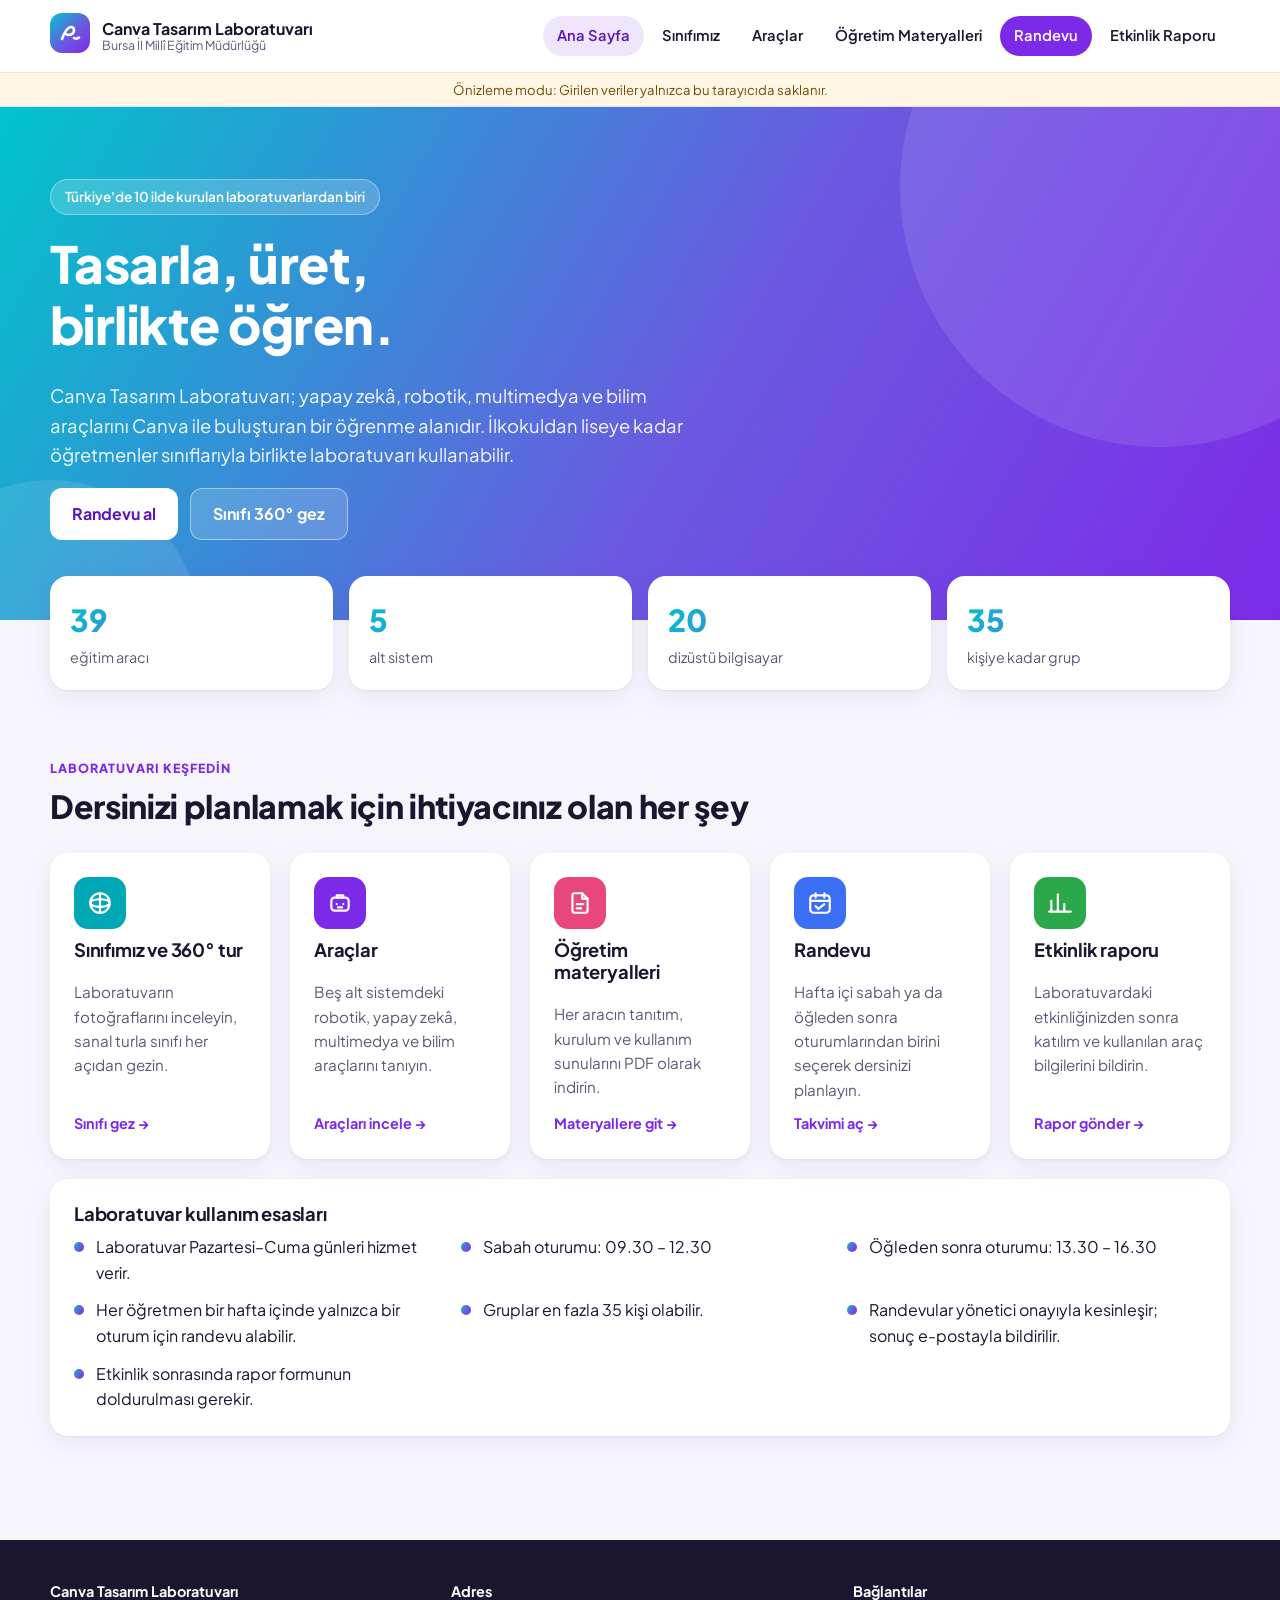
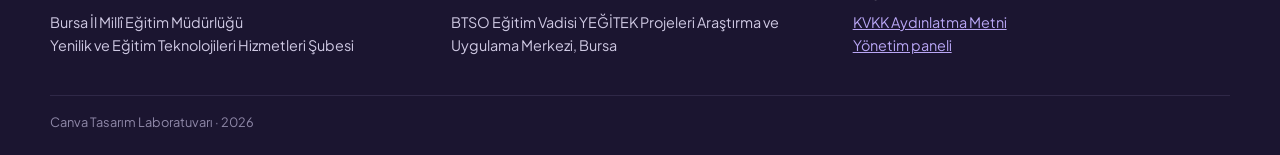
==== index.html @ ada81ecf "Add files via upload" ====
<!DOCTYPE html>
<html lang="tr">
<head>
  <meta charset="UTF-8">
  <meta name="viewport" content="width=device-width, initial-scale=1">
  <title>Canva Tasarım Laboratuvarı | Bursa</title>
  <meta name="description" content="Bursa Canva Tasarım Laboratuvarı: sınıf tanıtımı, 360° tur, araçlar, öğretim materyalleri, randevu ve etkinlik raporu.">
  <link rel="stylesheet" href="assets/css/style.css">
</head>
<body>
  <header id="site-header"></header>

  <main>
    <section class="hero">
      <div class="wrap">
        <span class="hero-badge">Türkiye'de 10 ilde kurulan laboratuvarlardan biri</span>
        <h1>Tasarla, üret,<br>birlikte öğren.</h1>
        <p class="lead">Canva Tasarım Laboratuvarı; yapay zekâ, robotik, multimedya ve bilim araçlarını Canva ile buluşturan bir öğrenme alanıdır. İlkokuldan liseye kadar öğretmenler sınıflarıyla birlikte laboratuvarı kullanabilir.</p>
        <div class="btn-row">
          <a class="btn btn-white" href="randevu.html">Randevu al</a>
          <a class="btn btn-ghost" href="sinifimiz.html">Sınıfı 360° gez</a>
        </div>
      </div>
    </section>

    <div class="wrap">
      <div class="stats" id="stats"></div>
    </div>

    <section class="block">
      <div class="wrap">
        <div class="section-head">
          <span class="eyebrow">Laboratuvarı keşfedin</span>
          <h2>Dersinizi planlamak için ihtiyacınız olan her şey</h2>
        </div>
        <div class="grid g3" style="grid-template-columns:repeat(auto-fit,minmax(200px,1fr))">
          <a class="card feature" href="sinifimiz.html">
            <span class="ico" style="background:#00A7B5"><svg viewBox="0 0 24 24" fill="none" stroke="currentColor" stroke-width="2" stroke-linecap="round"><circle cx="12" cy="12" r="9"/><ellipse cx="12" cy="12" rx="9" ry="3.5"/><path d="M12 3v18"/></svg></span>
            <h3>Sınıfımız ve 360° tur</h3>
            <p>Laboratuvarın fotoğraflarını inceleyin, sanal turla sınıfı her açıdan gezin.</p>
            <span class="more">Sınıfı gez →</span>
          </a>
          <a class="card feature" href="araclar.html">
            <span class="ico" style="background:#7D2AE8"><svg viewBox="0 0 24 24" fill="none" stroke="currentColor" stroke-width="2" stroke-linecap="round" stroke-linejoin="round"><rect x="4" y="7" width="16" height="12" rx="3"/><path d="M9 7V5h6v2M9 13h.01M15 13h.01M10 16h4"/></svg></span>
            <h3>Araçlar</h3>
            <p>Beş alt sistemdeki robotik, yapay zekâ, multimedya ve bilim araçlarını tanıyın.</p>
            <span class="more">Araçları incele →</span>
          </a>
          <a class="card feature" href="materyaller.html">
            <span class="ico" style="background:#E8467C"><svg viewBox="0 0 24 24" fill="none" stroke="currentColor" stroke-width="2" stroke-linecap="round" stroke-linejoin="round"><path d="M14 3H7a2 2 0 0 0-2 2v14a2 2 0 0 0 2 2h10a2 2 0 0 0 2-2V8z"/><path d="M14 3v5h5M9 13h6M9 17h4"/></svg></span>
            <h3>Öğretim materyalleri</h3>
            <p>Her aracın tanıtım, kurulum ve kullanım sunularını PDF olarak indirin.</p>
            <span class="more">Materyallere git →</span>
          </a>
          <a class="card feature" href="randevu.html">
            <span class="ico" style="background:#3B6FF5"><svg viewBox="0 0 24 24" fill="none" stroke="currentColor" stroke-width="2" stroke-linecap="round" stroke-linejoin="round"><rect x="3" y="5" width="18" height="16" rx="3"/><path d="M3 10h18M8 3v4M16 3v4M8 15l2.5 2.5L16 13"/></svg></span>
            <h3>Randevu</h3>
            <p>Hafta içi sabah ya da öğleden sonra oturumlarından birini seçerek dersinizi planlayın.</p>
            <span class="more">Takvimi aç →</span>
          </a>
          <a class="card feature" href="rapor.html">
            <span class="ico" style="background:#2BA84A"><svg viewBox="0 0 24 24" fill="none" stroke="currentColor" stroke-width="2" stroke-linecap="round" stroke-linejoin="round"><path d="M4 20V10M10 20V4M16 20v-7M22 20H2"/></svg></span>
            <h3>Etkinlik raporu</h3>
            <p>Laboratuvardaki etkinliğinizden sonra katılım ve kullanılan araç bilgilerini bildirin.</p>
            <span class="more">Rapor gönder →</span>
          </a>
        </div>
        <div class="card" style="margin-top:20px">
          <h3>Laboratuvar kullanım esasları</h3>
          <ul class="info-list" id="rules" style="grid-template-columns:repeat(auto-fit,minmax(300px,1fr));gap:12px 28px"></ul>
        </div>
      </div>
    </section>
  </main>

  <footer id="site-footer"></footer>

  <script src="assets/js/config.js"></script>
  <script src="assets/js/data.js"></script>
  <script src="assets/js/api.js"></script>
  <script src="assets/js/layout.js"></script>
  <script>
    (function () {
      const C = LAB_CONFIG, D = LAB_DATA;
      document.getElementById("stats").innerHTML = [
        [D.ARACLAR.length, "eğitim aracı"],
        [D.ALT_SISTEMLER.length, "alt sistem"],
        [C.BILGISAYAR_SAYISI, "dizüstü bilgisayar"],
        [C.KAPASITE, "kişiye kadar grup"]
      ].map(([b, s]) => `<div class="stat"><b>${b}</b><span>${s}</span></div>`).join("");
      document.getElementById("rules").innerHTML = [
        "Laboratuvar Pazartesi–Cuma günleri hizmet verir.",
        ...C.OTURUMLAR.map(o => `${o.ad}: ${o.saat}`),
        "Her öğretmen bir hafta içinde yalnızca bir oturum için randevu alabilir.",
        `Gruplar en fazla ${C.KAPASITE} kişi olabilir.`,
        "Randevular yönetici onayıyla kesinleşir; sonuç e-postayla bildirilir.",
        "Etkinlik sonrasında rapor formunun doldurulması gerekir."
      ].map(t => `<li>${esc(t)}</li>`).join("");
    })();
  </script>
</body>
</html>
---- assets/css/style.css ----
@import url("https://fonts.googleapis.com/css2?family=Plus+Jakarta+Sans:wght@400;500;600;700;800&display=swap");

:root {
  --mor: #7D2AE8;
  --mor-koyu: #5A16B8;
  --turkuaz: #00C4CC;
  --pembe: #E8467C;
  --mavi: #3B6FF5;
  --yesil: #2BA84A;
  --zemin: #F7F5FC;
  --kart: #FFFFFF;
  --metin: #1B1530;
  --ikincil: #5E5878;
  --cizgi: #E6E1F2;
  --hata: #D92D20;
  --uyari: #B54708;
  --basari: #12805C;
  --grad: linear-gradient(120deg, #00C4CC 0%, #6A5AE0 55%, #7D2AE8 100%);
  --golge: 0 1px 2px rgba(27, 21, 48, .05), 0 8px 24px rgba(91, 52, 170, .08);
  --r: 18px;
}

* { box-sizing: border-box; }
html { scroll-behavior: smooth; }
body {
  margin: 0; font-family: "Plus Jakarta Sans", system-ui, -apple-system, "Segoe UI", sans-serif;
  color: var(--metin); background: var(--zemin); line-height: 1.6; font-size: 16px;
}
img { max-width: 100%; display: block; }
a { color: var(--mor); }
h1, h2, h3 { line-height: 1.2; margin: 0 0 .5em; letter-spacing: -.01em; }
h1 { font-size: clamp(2rem, 4.5vw, 3.2rem); font-weight: 800; }
h2 { font-size: clamp(1.5rem, 3vw, 2rem); font-weight: 800; }
h3 { font-size: 1.15rem; font-weight: 700; }
p { margin: 0 0 1em; }
.wrap { width: min(1180px, 100% - 40px); margin-inline: auto; }
.muted { color: var(--ikincil); }
.sr-only { position: absolute; width: 1px; height: 1px; overflow: hidden; clip: rect(0 0 0 0); }

/* ---------- Üst bilgi ---------- */
.site-header { position: sticky; top: 0; z-index: 50; background: rgba(255, 255, 255, .92); backdrop-filter: blur(10px); border-bottom: 1px solid var(--cizgi); }
.header-in { display: flex; align-items: center; justify-content: space-between; gap: 16px; min-height: 72px; }
.brand { display: flex; align-items: center; gap: 12px; text-decoration: none; color: inherit; }
.brand-logo { height: 44px; width: auto; }
.brand-mark svg { width: 40px; height: 40px; }
.brand-text { display: flex; flex-direction: column; line-height: 1.2; }
.brand-text b { font-size: 1rem; }
.brand-text small { color: var(--ikincil); font-size: .78rem; }
.main-nav { display: flex; gap: 4px; flex-wrap: wrap; }
.main-nav a { text-decoration: none; color: var(--metin); font-weight: 600; font-size: .92rem; padding: 8px 14px; border-radius: 999px; }
.main-nav a:hover { background: #F0EAFD; }
.main-nav a.active { background: #EFE6FE; color: var(--mor-koyu); }
.main-nav a.nav-cta { background: var(--mor); color: #fff; }
.main-nav a.nav-cta:hover, .main-nav a.nav-cta.active { background: var(--mor-koyu); color: #fff; }
.nav-toggle { display: none; background: none; border: 0; padding: 10px; cursor: pointer; }
.nav-toggle span { display: block; width: 22px; height: 2px; background: var(--metin); margin: 5px 0; border-radius: 2px; }
.demo-bar { background: #FFF6E5; color: #7A4A00; text-align: center; font-size: .82rem; padding: 6px 12px; border-top: 1px solid #F8E3B8; }

@media (max-width: 980px) {
  .nav-toggle { display: block; }
  .main-nav { display: none; position: absolute; left: 0; right: 0; top: 72px; background: #fff; flex-direction: column; padding: 12px 20px 20px; border-bottom: 1px solid var(--cizgi); box-shadow: var(--golge); }
  .main-nav.open { display: flex; }
  .main-nav a { padding: 12px 14px; }
}

/* ---------- Kahraman alanı ---------- */
.hero { position: relative; overflow: hidden; background: var(--grad); color: #fff; }
.hero::before, .hero::after { content: ""; position: absolute; border-radius: 50%; background: rgba(255, 255, 255, .1); }
.hero::before { width: 520px; height: 520px; right: -140px; top: -180px; }
.hero::after { width: 300px; height: 300px; left: -100px; bottom: -160px; }
.hero .wrap { position: relative; z-index: 1; padding: 72px 0 80px; }
.hero p.lead { font-size: 1.15rem; max-width: 640px; opacity: .95; }
.hero-badge { display: inline-block; background: rgba(255, 255, 255, .18); border: 1px solid rgba(255, 255, 255, .35); padding: 6px 14px; border-radius: 999px; font-size: .85rem; font-weight: 600; margin-bottom: 18px; }
.page-hero { background: var(--grad); color: #fff; }
.page-hero .wrap { padding: 48px 0 52px; }
.page-hero p { max-width: 720px; opacity: .95; margin: 0; font-size: 1.05rem; }

/* ---------- Düğmeler ---------- */
.btn { display: inline-flex; align-items: center; justify-content: center; gap: 8px; border: 0; cursor: pointer; text-decoration: none; font: inherit; font-weight: 700; padding: 12px 22px; border-radius: 12px; transition: transform .15s, box-shadow .15s, background .15s; }
.btn:active { transform: translateY(1px); }
.btn-primary { background: var(--mor); color: #fff; }
.btn-primary:hover { background: var(--mor-koyu); }
.btn-white { background: #fff; color: var(--mor-koyu); }
.btn-ghost { background: rgba(255, 255, 255, .16); color: #fff; border: 1px solid rgba(255, 255, 255, .45); }
.btn-soft { background: #EFE6FE; color: var(--mor-koyu); }
.btn-ok { background: var(--basari); color: #fff; }
.btn-no { background: #FDECEA; color: var(--hata); }
.btn-sm { padding: 7px 12px; font-size: .85rem; border-radius: 10px; }
.btn[disabled] { opacity: .5; cursor: not-allowed; }
.btn-row { display: flex; gap: 12px; flex-wrap: wrap; }

/* ---------- Bölümler ve kartlar ---------- */
section.block { padding: 64px 0; }
.section-head { margin-bottom: 28px; max-width: 760px; }
.eyebrow { display: inline-block; font-size: .78rem; font-weight: 800; letter-spacing: .08em; text-transform: uppercase; color: var(--mor); margin-bottom: 8px; }
.card { background: var(--kart); border-radius: var(--r); box-shadow: var(--golge); padding: 24px; }
.grid { display: grid; gap: 20px; }
.g2 { grid-template-columns: repeat(auto-fit, minmax(320px, 1fr)); }
.g3 { grid-template-columns: repeat(auto-fit, minmax(260px, 1fr)); }
.g4 { grid-template-columns: repeat(auto-fit, minmax(220px, 1fr)); }
.feature { text-decoration: none; color: inherit; display: flex; flex-direction: column; gap: 10px; transition: transform .2s, box-shadow .2s; }
.feature:hover { transform: translateY(-3px); box-shadow: 0 14px 32px rgba(91, 52, 170, .16); }
.feature .ico { width: 52px; height: 52px; border-radius: 14px; display: grid; place-items: center; color: #fff; }
.feature .ico svg { width: 26px; height: 26px; }
.feature p { color: var(--ikincil); margin: 0; font-size: .95rem; }
.feature .more { margin-top: auto; font-weight: 700; color: var(--mor); font-size: .9rem; }
.stats { display: grid; grid-template-columns: repeat(auto-fit, minmax(160px, 1fr)); gap: 16px; margin-top: -44px; position: relative; z-index: 2; }
.stat { background: #fff; border-radius: var(--r); box-shadow: var(--golge); padding: 20px; }
.stat b { display: block; font-size: 1.9rem; font-weight: 800; background: var(--grad); -webkit-background-clip: text; background-clip: text; color: transparent; }
.stat span { color: var(--ikincil); font-size: .9rem; }
.info-list { list-style: none; padding: 0; margin: 0; display: grid; gap: 12px; }
.info-list li { display: flex; gap: 12px; align-items: flex-start; }
.info-list li::before { content: ""; flex: 0 0 10px; height: 10px; margin-top: 8px; border-radius: 50%; background: var(--grad); }

/* ---------- Galeri ve 360 ---------- */
.pano { width: 100%; height: min(70vh, 560px); border-radius: var(--r); overflow: hidden; background: #201A33; }
.scene-tabs { display: flex; gap: 8px; flex-wrap: wrap; margin-bottom: 14px; }
.chip { border: 1px solid var(--cizgi); background: #fff; color: var(--metin); border-radius: 999px; padding: 7px 14px; font: inherit; font-size: .88rem; font-weight: 600; cursor: pointer; }
.chip.active { background: var(--mor); color: #fff; border-color: var(--mor); }
.gallery { display: grid; grid-template-columns: repeat(auto-fill, minmax(240px, 1fr)); gap: 16px; }
.gallery figure { margin: 0; border-radius: 14px; overflow: hidden; background: #fff; box-shadow: var(--golge); cursor: zoom-in; }
.gallery img { width: 100%; aspect-ratio: 4/3; object-fit: cover; }
.gallery figcaption { padding: 10px 14px; font-size: .9rem; font-weight: 600; }
.ph { aspect-ratio: 4/3; display: grid; place-items: center; text-align: center; color: var(--ikincil); font-size: .9rem; background: repeating-linear-gradient(45deg, #F1ECFB, #F1ECFB 12px, #F8F5FD 12px, #F8F5FD 24px); }
.lightbox { position: fixed; inset: 0; background: rgba(15, 10, 30, .88); display: none; place-items: center; z-index: 100; padding: 20px; }
.lightbox.open { display: grid; }
.lightbox img { max-height: 86vh; border-radius: 12px; }
.lightbox button { position: absolute; top: 18px; right: 18px; }
.pnlm-hotspot.lab-hs { width: 30px; height: 30px; border-radius: 50%; background: var(--mor); border: 3px solid #fff; box-shadow: 0 0 0 6px rgba(125, 42, 232, .35); }
.pnlm-hotspot.lab-hs:hover { background: var(--turkuaz); }

/* ---------- Araçlar ---------- */
.toolbar { display: flex; gap: 10px; flex-wrap: wrap; align-items: center; margin-bottom: 22px; }
.search { flex: 1 1 260px; padding: 11px 16px; border-radius: 12px; border: 1px solid var(--cizgi); font: inherit; background: #fff; }
.tool-card { background: #fff; border-radius: var(--r); box-shadow: var(--golge); overflow: hidden; display: flex; flex-direction: column; scroll-margin-top: 100px; }
.tool-card:target { outline: 3px solid var(--turkuaz); }
.tool-media { aspect-ratio: 16/10; display: grid; place-items: center; color: #fff; }
.tool-media img { width: 100%; height: 100%; object-fit: cover; }
.tool-media svg { width: 54px; height: 54px; opacity: .9; }
.tool-body { padding: 16px 18px 18px; display: flex; flex-direction: column; gap: 8px; flex: 1; }
.tool-body p { font-size: .92rem; color: var(--ikincil); margin: 0; }
.tag { display: inline-block; font-size: .74rem; font-weight: 700; padding: 3px 10px; border-radius: 999px; color: #fff; align-self: flex-start; }
.tool-body .btn { margin-top: auto; align-self: flex-start; }
.mat-group { margin-bottom: 34px; }
.mat-group h3 { display: flex; align-items: center; gap: 10px; }
.mat-group h3 i { width: 12px; height: 12px; border-radius: 4px; display: inline-block; }
.mat-list { list-style: none; margin: 0; padding: 0; background: #fff; border-radius: var(--r); box-shadow: var(--golge); }
.mat-list li { display: flex; align-items: center; justify-content: space-between; gap: 14px; padding: 14px 20px; border-bottom: 1px solid var(--cizgi); }
.mat-list li:last-child { border-bottom: 0; }
.mat-list .pdf { display: flex; align-items: center; gap: 12px; font-weight: 600; }
.mat-list .pdf svg { width: 30px; height: 30px; flex: 0 0 30px; }
.soon { font-size: .82rem; color: var(--ikincil); background: #F2F0F7; padding: 5px 12px; border-radius: 999px; white-space: nowrap; }

/* ---------- Formlar ---------- */
.form-grid { display: grid; grid-template-columns: repeat(2, 1fr); gap: 16px 18px; }
.form-grid .full { grid-column: 1 / -1; }
@media (max-width: 680px) { .form-grid { grid-template-columns: 1fr; } }
.field label, .field .lbl { display: block; font-weight: 700; font-size: .9rem; margin-bottom: 6px; }
.field label .req, .lbl .req { color: var(--hata); }
.field input, .field select, .field textarea {
  width: 100%; font: inherit; padding: 11px 14px; border: 1.5px solid var(--cizgi); border-radius: 12px; background: #fff; color: var(--metin);
}
.field input:focus, .field select:focus, .field textarea:focus { outline: none; border-color: var(--mor); box-shadow: 0 0 0 4px rgba(125, 42, 232, .12); }
.field input[readonly] { background: #F4F2F9; color: var(--ikincil); }
.field textarea { min-height: 110px; resize: vertical; }
.field .hint { font-size: .82rem; color: var(--ikincil); margin-top: 5px; }
.field.invalid input, .field.invalid select { border-color: var(--hata); }
.field .err { color: var(--hata); font-size: .85rem; font-weight: 600; margin-top: 6px; display: none; }
.field.invalid .err { display: block; }
.check { display: flex; gap: 10px; align-items: flex-start; font-size: .92rem; }
.check input { width: 20px; height: 20px; margin-top: 2px; accent-color: var(--mor); flex: 0 0 20px; }
.radio-row { display: flex; gap: 10px; flex-wrap: wrap; }
.radio-pill input { position: absolute; opacity: 0; }
.radio-pill span { display: inline-block; padding: 9px 18px; border-radius: 999px; border: 1.5px solid var(--cizgi); background: #fff; font-weight: 600; cursor: pointer; }
.radio-pill input:checked + span { background: var(--mor); color: #fff; border-color: var(--mor); }
.radio-pill input:focus-visible + span { box-shadow: 0 0 0 4px rgba(125, 42, 232, .2); }
.alert { padding: 14px 18px; border-radius: 14px; font-weight: 600; font-size: .95rem; }
.alert-err { background: #FDECEA; color: #8F1D14; }
.alert-ok { background: #E6F6EF; color: #0B5A40; }
.alert-info { background: #EEF4FF; color: #1D3F8F; }
.alert-warn { background: #FFF6E5; color: #7A4A00; }
.tools-pick { display: grid; gap: 14px; }
.tools-pick fieldset { border: 1px solid var(--cizgi); border-radius: 14px; padding: 12px 16px 14px; margin: 0; }
.tools-pick legend { font-weight: 800; font-size: .9rem; padding: 0 6px; }
.tools-pick .opts { display: grid; grid-template-columns: repeat(auto-fill, minmax(250px, 1fr)); gap: 6px 14px; }
.tools-pick label { font-weight: 500; font-size: .9rem; display: flex; gap: 8px; align-items: flex-start; cursor: pointer; }
.tools-pick input { accent-color: var(--mor); margin-top: 4px; }

/* ---------- Randevu takvimi ---------- */
.legend { display: flex; gap: 16px; flex-wrap: wrap; font-size: .85rem; color: var(--ikincil); }
.legend i { display: inline-block; width: 14px; height: 14px; border-radius: 4px; vertical-align: -2px; margin-right: 6px; }
.week-nav { display: flex; align-items: center; justify-content: space-between; gap: 12px; margin-bottom: 16px; }
.week-nav strong { font-size: 1.05rem; text-align: center; }
.cal { display: grid; grid-template-columns: 150px repeat(5, 1fr); gap: 8px; }
.cal .hd { font-weight: 800; text-align: center; font-size: .9rem; padding: 8px 4px; }
.cal .hd small { display: block; font-weight: 500; color: var(--ikincil); }
.cal .sess { display: flex; flex-direction: column; justify-content: center; font-weight: 700; font-size: .9rem; }
.cal .sess small { color: var(--ikincil); font-weight: 500; }
.slot { border: 0; border-radius: 14px; min-height: 76px; font: inherit; font-weight: 700; font-size: .88rem; cursor: pointer; transition: transform .12s, box-shadow .12s; padding: 8px; }
.slot.bos { background: #E7FAF6; color: #0B6B5E; border: 1.5px solid #9DE6DA; }
.slot.bos:hover { transform: translateY(-2px); box-shadow: 0 6px 16px rgba(0, 150, 140, .2); }
.slot.secili { background: var(--mor); color: #fff; border: 1.5px solid var(--mor); box-shadow: 0 8px 20px rgba(125, 42, 232, .35); }
.slot.dolu { background: #FDECEA; color: #A3261B; cursor: not-allowed; }
.slot.kapali { background: #ECEAF1; color: #6B6680; cursor: not-allowed; }
.slot.gecmis { background: #F4F3F7; color: #ABA7B8; cursor: not-allowed; }
.slot small { display: block; font-weight: 500; font-size: .74rem; margin-top: 2px; }
@media (max-width: 760px) {
  .cal { grid-template-columns: 1fr; }
  .cal .hd.corner, .cal .sess-label { display: none; }
  .cal-mobile-day { font-weight: 800; margin-top: 10px; }
}
.summary { display: flex; gap: 14px; align-items: center; background: #F3ECFE; border-radius: 14px; padding: 14px 18px; margin-bottom: 18px; }
.summary svg { width: 34px; height: 34px; flex: 0 0 34px; }
.success-box { text-align: center; padding: 36px 24px; }
.code-pill { display: inline-block; font-size: 1.5rem; font-weight: 800; letter-spacing: .08em; padding: 10px 22px; border-radius: 14px; background: #F3ECFE; color: var(--mor-koyu); margin: 10px 0 16px; }
.rules { display: grid; gap: 10px; }
.rules div { display: flex; gap: 10px; align-items: flex-start; font-size: .93rem; }
.rules b.n { flex: 0 0 26px; height: 26px; border-radius: 8px; background: var(--grad); color: #fff; display: grid; place-items: center; font-size: .8rem; }

/* ---------- Yönetim ---------- */
.tabs { display: flex; gap: 6px; flex-wrap: wrap; border-bottom: 1px solid var(--cizgi); margin-bottom: 20px; }
.tabs button { background: none; border: 0; font: inherit; font-weight: 700; padding: 12px 16px; cursor: pointer; color: var(--ikincil); border-bottom: 3px solid transparent; }
.tabs button.active { color: var(--mor); border-color: var(--mor); }
.tabs .count { background: var(--pembe); color: #fff; border-radius: 999px; font-size: .72rem; padding: 1px 8px; margin-left: 6px; }
.table-wrap { overflow-x: auto; background: #fff; border-radius: var(--r); box-shadow: var(--golge); }
table.data { width: 100%; border-collapse: collapse; font-size: .88rem; }
table.data th, table.data td { text-align: left; padding: 11px 14px; border-bottom: 1px solid var(--cizgi); vertical-align: top; }
table.data th { background: #FAF8FE; font-size: .78rem; text-transform: uppercase; letter-spacing: .04em; color: var(--ikincil); white-space: nowrap; }
table.data tr:last-child td { border-bottom: 0; }
.status { display: inline-block; font-size: .75rem; font-weight: 800; padding: 3px 10px; border-radius: 999px; white-space: nowrap; }
.status.beklemede { background: #FFF6E5; color: #8A5200; }
.status.onaylandi { background: #E6F6EF; color: #0B5A40; }
.status.reddedildi { background: #FDECEA; color: #8F1D14; }
.status.iptal { background: #ECEAF1; color: #514C66; }
.actions { display: flex; gap: 6px; flex-wrap: wrap; }
.filters { display: flex; gap: 10px; flex-wrap: wrap; margin-bottom: 14px; align-items: center; }
.filters select, .filters input { padding: 8px 12px; border-radius: 10px; border: 1px solid var(--cizgi); font: inherit; font-size: .9rem; }
.bars { display: grid; gap: 8px; }
.bar { display: grid; grid-template-columns: 170px 1fr 44px; gap: 10px; align-items: center; font-size: .86rem; }
.bar .track { background: #F1EDF9; border-radius: 6px; height: 12px; overflow: hidden; }
.bar .fill { height: 100%; background: var(--grad); border-radius: 6px; }
.bar b { text-align: right; }
.modal { position: fixed; inset: 0; background: rgba(15, 10, 30, .5); display: none; place-items: center; z-index: 120; padding: 20px; }
.modal.open { display: grid; }
.modal .card { width: min(520px, 100%); }

/* ---------- Alt bilgi ve bildirim ---------- */
.site-footer { background: #1B1530; color: #CFC9E3; margin-top: 40px; }
.footer-in { display: grid; grid-template-columns: repeat(auto-fit, minmax(220px, 1fr)); gap: 24px; padding: 40px 0 24px; font-size: .9rem; }
.footer-in b { color: #fff; display: block; margin-bottom: 8px; }
.site-footer a { color: #B9A6F5; }
.footer-note { border-top: 1px solid #2F2847; padding: 16px 0 22px; font-size: .8rem; color: #8F88A8; }
.toast { position: fixed; left: 50%; bottom: 24px; transform: translate(-50%, 120px); background: #1B1530; color: #fff; padding: 12px 20px; border-radius: 12px; font-weight: 600; z-index: 200; transition: transform .3s; max-width: calc(100% - 40px); }
.toast.show { transform: translate(-50%, 0); }
.toast[data-type="err"] { background: var(--hata); }
.toast[data-type="ok"] { background: var(--basari); }
.kvkk-text h2 { font-size: 1.2rem; margin-top: 1.6em; }
.hidden { display: none !important; }
.m-only { display: none; }
@media (max-width: 900px) { #layout { grid-template-columns: 1fr !important; } }
@media (max-width: 760px) {
  .cal > * { grid-row: auto !important; grid-column: auto !important; }
  .cal .hd { text-align: left; padding: 12px 2px 0; font-size: 1rem; }
  .cal .hd small { display: inline; margin-left: 6px; }
  .m-only { display: inline; }
  .slot { min-height: 58px; }
}
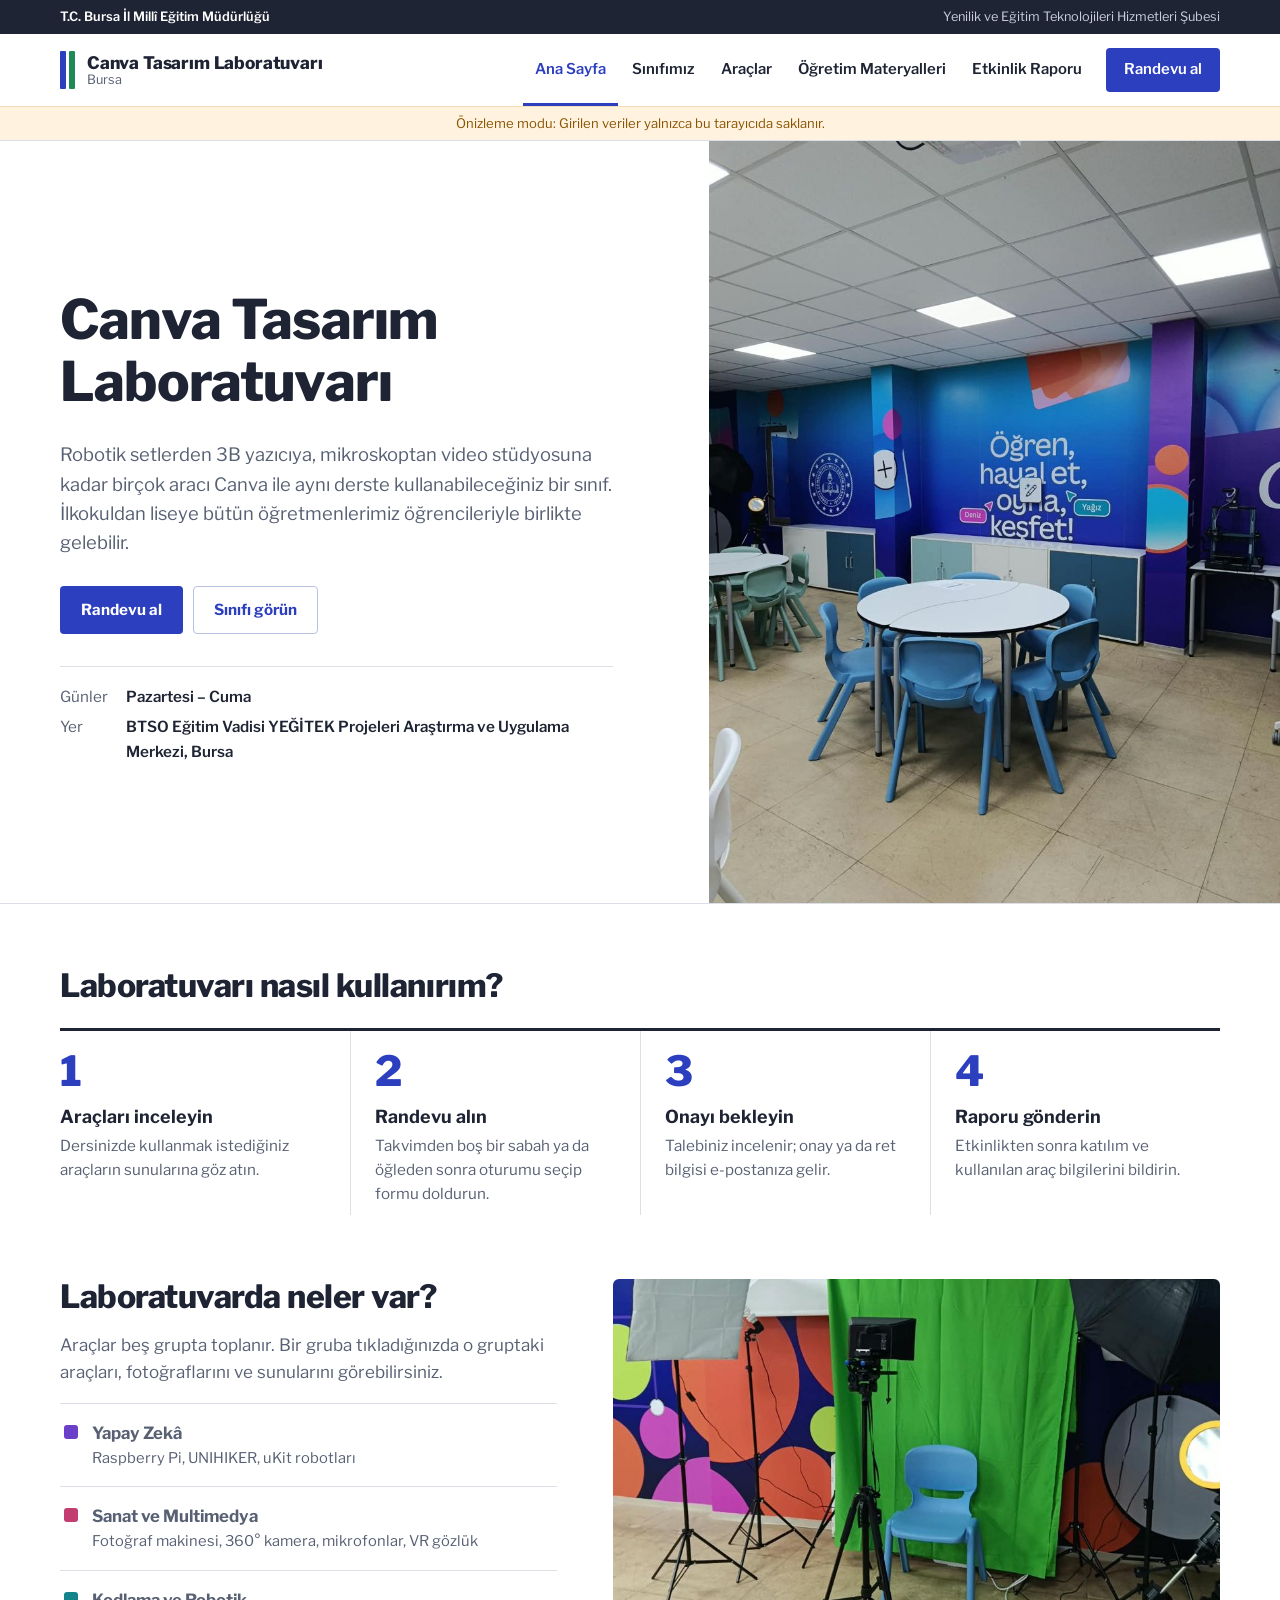
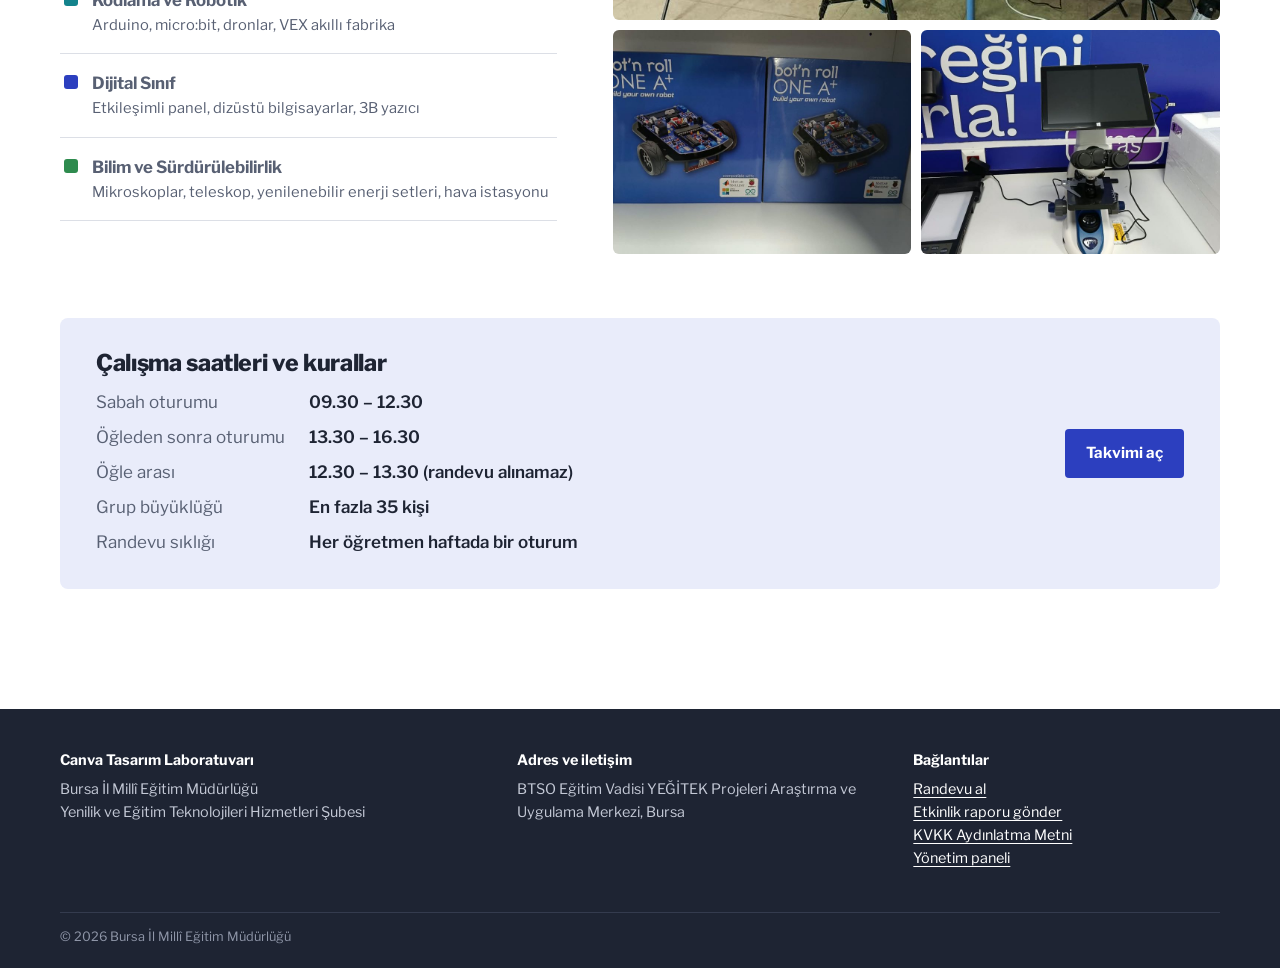
==== commit 3a746461: "Add files via upload" ====
--- a/index.html
+++ b/index.html
@@ -4,7 +4,7 @@
   <meta charset="UTF-8">
   <meta name="viewport" content="width=device-width, initial-scale=1">
   <title>Canva Tasarım Laboratuvarı | Bursa</title>
-  <meta name="description" content="Bursa Canva Tasarım Laboratuvarı: sınıf tanıtımı, 360° tur, araçlar, öğretim materyalleri, randevu ve etkinlik raporu.">
+  <meta name="description" content="Bursa Canva Tasarım Laboratuvarı: sınıf tanıtımı, araçlar, öğretim materyalleri, randevu ve etkinlik raporu.">
   <link rel="stylesheet" href="assets/css/style.css">
 </head>
 <body>
@@ -12,62 +12,57 @@
 
   <main>
     <section class="hero">
+      <div class="wrap hero-grid">
+        <div class="hero-text">
+          <h1>Canva Tasarım Laboratuvarı</h1>
+          <p class="lead">Robotik setlerden 3B yazıcıya, mikroskoptan video stüdyosuna kadar birçok aracı Canva ile aynı derste kullanabileceğiniz bir sınıf. İlkokuldan liseye bütün öğretmenlerimiz öğrencileriyle birlikte gelebilir.</p>
+          <div class="btn-row">
+            <a class="btn btn-primary" href="randevu.html">Randevu al</a>
+            <a class="btn btn-white" href="sinifimiz.html">Sınıfı görün</a>
+          </div>
+          <dl class="hero-facts" id="facts"></dl>
+        </div>
+        <figure class="hero-photo" style="margin-top:0;margin-bottom:0">
+          <img src="assets/img/galeri/sinif-01.jpg" alt="Laboratuvarda yuvarlak çalışma masaları ve renkli duvar resimleri">
+        </figure>
+      </div>
+    </section>
+
+    <section class="block">
       <div class="wrap">
-        <span class="hero-badge">Türkiye'de 10 ilde kurulan laboratuvarlardan biri</span>
-        <h1>Tasarla, üret,<br>birlikte öğren.</h1>
-        <p class="lead">Canva Tasarım Laboratuvarı; yapay zekâ, robotik, multimedya ve bilim araçlarını Canva ile buluşturan bir öğrenme alanıdır. İlkokuldan liseye kadar öğretmenler sınıflarıyla birlikte laboratuvarı kullanabilir.</p>
-        <div class="btn-row">
-          <a class="btn btn-white" href="randevu.html">Randevu al</a>
-          <a class="btn btn-ghost" href="sinifimiz.html">Sınıfı 360° gez</a>
+        <div class="section-head"><h2>Laboratuvarı nasıl kullanırım?</h2></div>
+        <ol class="steps">
+          <li><h3>Araçları inceleyin</h3><p>Dersinizde kullanmak istediğiniz araçların sunularına göz atın.</p></li>
+          <li><h3>Randevu alın</h3><p>Takvimden boş bir sabah ya da öğleden sonra oturumu seçip formu doldurun.</p></li>
+          <li><h3>Onayı bekleyin</h3><p>Talebiniz incelenir; onay ya da ret bilgisi e-postanıza gelir.</p></li>
+          <li><h3>Raporu gönderin</h3><p>Etkinlikten sonra katılım ve kullanılan araç bilgilerini bildirin.</p></li>
+        </ol>
+      </div>
+    </section>
+
+    <section class="block">
+      <div class="wrap split">
+        <div>
+          <h2>Laboratuvarda neler var?</h2>
+          <p class="muted">Araçlar beş grupta toplanır. Bir gruba tıkladığınızda o gruptaki araçları, fotoğraflarını ve sunularını görebilirsiniz.</p>
+          <ul class="sub-list" id="subs"></ul>
+        </div>
+        <div class="mosaic">
+          <img src="assets/img/galeri/sinif-07.jpg" alt="Yeşil perdeli fotoğraf ve video stüdyosu" style="object-position:center 60%">
+          <img src="assets/img/araclar/botnroll.jpg" alt="Bot'n Roll robot kutuları">
+          <img src="assets/img/araclar/optika.jpg" alt="Dijital mikroskop">
         </div>
       </div>
     </section>
 
-    <div class="wrap">
-      <div class="stats" id="stats"></div>
-    </div>
-
     <section class="block">
       <div class="wrap">
-        <div class="section-head">
-          <span class="eyebrow">Laboratuvarı keşfedin</span>
-          <h2>Dersinizi planlamak için ihtiyacınız olan her şey</h2>
-        </div>
-        <div class="grid g3" style="grid-template-columns:repeat(auto-fit,minmax(200px,1fr))">
-          <a class="card feature" href="sinifimiz.html">
-            <span class="ico" style="background:#00A7B5"><svg viewBox="0 0 24 24" fill="none" stroke="currentColor" stroke-width="2" stroke-linecap="round"><circle cx="12" cy="12" r="9"/><ellipse cx="12" cy="12" rx="9" ry="3.5"/><path d="M12 3v18"/></svg></span>
-            <h3>Sınıfımız ve 360° tur</h3>
-            <p>Laboratuvarın fotoğraflarını inceleyin, sanal turla sınıfı her açıdan gezin.</p>
-            <span class="more">Sınıfı gez →</span>
-          </a>
-          <a class="card feature" href="araclar.html">
-            <span class="ico" style="background:#7D2AE8"><svg viewBox="0 0 24 24" fill="none" stroke="currentColor" stroke-width="2" stroke-linecap="round" stroke-linejoin="round"><rect x="4" y="7" width="16" height="12" rx="3"/><path d="M9 7V5h6v2M9 13h.01M15 13h.01M10 16h4"/></svg></span>
-            <h3>Araçlar</h3>
-            <p>Beş alt sistemdeki robotik, yapay zekâ, multimedya ve bilim araçlarını tanıyın.</p>
-            <span class="more">Araçları incele →</span>
-          </a>
-          <a class="card feature" href="materyaller.html">
-            <span class="ico" style="background:#E8467C"><svg viewBox="0 0 24 24" fill="none" stroke="currentColor" stroke-width="2" stroke-linecap="round" stroke-linejoin="round"><path d="M14 3H7a2 2 0 0 0-2 2v14a2 2 0 0 0 2 2h10a2 2 0 0 0 2-2V8z"/><path d="M14 3v5h5M9 13h6M9 17h4"/></svg></span>
-            <h3>Öğretim materyalleri</h3>
-            <p>Her aracın tanıtım, kurulum ve kullanım sunularını PDF olarak indirin.</p>
-            <span class="more">Materyallere git →</span>
-          </a>
-          <a class="card feature" href="randevu.html">
-            <span class="ico" style="background:#3B6FF5"><svg viewBox="0 0 24 24" fill="none" stroke="currentColor" stroke-width="2" stroke-linecap="round" stroke-linejoin="round"><rect x="3" y="5" width="18" height="16" rx="3"/><path d="M3 10h18M8 3v4M16 3v4M8 15l2.5 2.5L16 13"/></svg></span>
-            <h3>Randevu</h3>
-            <p>Hafta içi sabah ya da öğleden sonra oturumlarından birini seçerek dersinizi planlayın.</p>
-            <span class="more">Takvimi aç →</span>
-          </a>
-          <a class="card feature" href="rapor.html">
-            <span class="ico" style="background:#2BA84A"><svg viewBox="0 0 24 24" fill="none" stroke="currentColor" stroke-width="2" stroke-linecap="round" stroke-linejoin="round"><path d="M4 20V10M10 20V4M16 20v-7M22 20H2"/></svg></span>
-            <h3>Etkinlik raporu</h3>
-            <p>Laboratuvardaki etkinliğinizden sonra katılım ve kullanılan araç bilgilerini bildirin.</p>
-            <span class="more">Rapor gönder →</span>
-          </a>
-        </div>
-        <div class="card" style="margin-top:20px">
-          <h3>Laboratuvar kullanım esasları</h3>
-          <ul class="info-list" id="rules" style="grid-template-columns:repeat(auto-fit,minmax(300px,1fr));gap:12px 28px"></ul>
+        <div class="info-box">
+          <div>
+            <h2 style="font-size:1.45rem">Çalışma saatleri ve kurallar</h2>
+            <dl id="hours"></dl>
+          </div>
+          <a class="btn btn-primary" href="randevu.html">Takvimi aç</a>
         </div>
       </div>
     </section>
@@ -82,20 +77,18 @@
   <script>
     (function () {
       const C = LAB_CONFIG, D = LAB_DATA;
-      document.getElementById("stats").innerHTML = [
-        [D.ARACLAR.length, "eğitim aracı"],
-        [D.ALT_SISTEMLER.length, "alt sistem"],
-        [C.BILGISAYAR_SAYISI, "dizüstü bilgisayar"],
-        [C.KAPASITE, "kişiye kadar grup"]
-      ].map(([b, s]) => `<div class="stat"><b>${b}</b><span>${s}</span></div>`).join("");
-      document.getElementById("rules").innerHTML = [
-        "Laboratuvar Pazartesi–Cuma günleri hizmet verir.",
-        ...C.OTURUMLAR.map(o => `${o.ad}: ${o.saat}`),
-        "Her öğretmen bir hafta içinde yalnızca bir oturum için randevu alabilir.",
-        `Gruplar en fazla ${C.KAPASITE} kişi olabilir.`,
-        "Randevular yönetici onayıyla kesinleşir; sonuç e-postayla bildirilir.",
-        "Etkinlik sonrasında rapor formunun doldurulması gerekir."
-      ].map(t => `<li>${esc(t)}</li>`).join("");
+      const [s, o] = C.OTURUMLAR;
+      document.getElementById("facts").innerHTML =
+        `<dt>Günler</dt><dd>Pazartesi – Cuma</dd><dt>Yer</dt><dd>${esc(C.ADRES)}</dd>`;
+      document.getElementById("hours").innerHTML = [
+        ["Sabah oturumu", s.saat], ["Öğleden sonra oturumu", o.saat], ["Öğle arası", "12.30 – 13.30 (randevu alınamaz)"],
+        ["Grup büyüklüğü", `En fazla ${C.KAPASITE} kişi`], ["Randevu sıklığı", "Her öğretmen haftada bir oturum"]
+      ].map(([a, b]) => `<dt>${esc(a)}</dt><dd>${esc(b)}</dd>`).join("");
+      const ornek = { yz: "Raspberry Pi, UNIHIKER, uKit robotları", sanat: "Fotoğraf makinesi, 360° kamera, mikrofonlar, VR gözlük",
+        kod: "Arduino, micro:bit, dronlar, VEX akıllı fabrika", sinif: "Etkileşimli panel, dizüstü bilgisayarlar, 3B yazıcı",
+        bilim: "Mikroskoplar, teleskop, yenilenebilir enerji setleri, hava istasyonu" };
+      document.getElementById("subs").innerHTML = D.ALT_SISTEMLER.map(a =>
+        `<li><a href="araclar.html#alt-${a.id}"><i style="background:${a.renk}"></i><span><b>${esc(a.ad)}</b><span>${esc(ornek[a.id] || "")}</span></span></a></li>`).join("");
     })();
   </script>
 </body>
--- a/assets/css/style.css
+++ b/assets/css/style.css
@@ -1,267 +1,317 @@
-@import url("https://fonts.googleapis.com/css2?family=Plus+Jakarta+Sans:wght@400;500;600;700;800&display=swap");
-
+@import url("https://fonts.googleapis.com/css2?family=Libre+Franklin:wght@400;500;600;700;800&display=swap");
+
+/* Renkler laboratuvarın duvar resimlerinden alınmıştır */
 :root {
-  --mor: #7D2AE8;
-  --mor-koyu: #5A16B8;
-  --turkuaz: #00C4CC;
-  --pembe: #E8467C;
-  --mavi: #3B6FF5;
-  --yesil: #2BA84A;
-  --zemin: #F7F5FC;
-  --kart: #FFFFFF;
-  --metin: #1B1530;
-  --ikincil: #5E5878;
-  --cizgi: #E6E1F2;
-  --hata: #D92D20;
-  --uyari: #B54708;
-  --basari: #12805C;
-  --grad: linear-gradient(120deg, #00C4CC 0%, #6A5AE0 55%, #7D2AE8 100%);
-  --golge: 0 1px 2px rgba(27, 21, 48, .05), 0 8px 24px rgba(91, 52, 170, .08);
-  --r: 18px;
+  --ink: #1E2433;
+  --muted: #586073;
+  --line: #DCDFE6;
+  --paper: #FFFFFF;
+  --wash: #F2F4F8;
+  --blue: #2C3FBF;
+  --blue-dark: #1F2C8F;
+  --blue-tint: #E9ECFA;
+  --green: #1F8A57;
+  --green-tint: #E3F3EA;
+  --red: #B8342A;
+  --red-tint: #FBE9E7;
+  --amber: #8A5300;
+  --amber-tint: #FFF3DF;
+  --r: 8px;
 }
 
 * { box-sizing: border-box; }
 html { scroll-behavior: smooth; }
-body {
-  margin: 0; font-family: "Plus Jakarta Sans", system-ui, -apple-system, "Segoe UI", sans-serif;
-  color: var(--metin); background: var(--zemin); line-height: 1.6; font-size: 16px;
+@media (prefers-reduced-motion: reduce) { html { scroll-behavior: auto; } * { transition: none !important; } }
+body { margin: 0; font-family: "Libre Franklin", "Segoe UI", Arial, sans-serif; color: var(--ink); background: var(--paper); line-height: 1.6; font-size: 17px; }
+img { max-width: 100%; display: block; }
+a { color: var(--blue); text-underline-offset: 3px; }
+a:hover { color: var(--blue-dark); }
+:focus-visible { outline: 3px solid var(--blue); outline-offset: 2px; }
+h1, h2, h3 { line-height: 1.15; margin: 0 0 .5em; font-weight: 800; letter-spacing: -.015em; }
+h1 { font-size: clamp(2.1rem, 4.6vw, 3.4rem); }
+h2 { font-size: clamp(1.5rem, 2.8vw, 2rem); }
+h3 { font-size: 1.12rem; font-weight: 700; letter-spacing: 0; }
+p { margin: 0 0 1em; }
+.wrap { width: min(1160px, 100% - 40px); margin-inline: auto; }
+.muted { color: var(--muted); }
+.sr-only { position: absolute; width: 1px; height: 1px; overflow: hidden; clip: rect(0 0 0 0); }
+.hidden { display: none !important; }
+.eyebrow { display: none; }
+
+/* ---------- Üst bilgi ---------- */
+.topband { background: var(--ink); color: #C9CEDA; font-size: .8rem; }
+.topband .wrap { display: flex; justify-content: space-between; gap: 12px; padding: 7px 0; flex-wrap: wrap; }
+.topband b { color: #fff; font-weight: 600; }
+.site-header { position: sticky; top: 0; z-index: 50; background: #fff; border-bottom: 1px solid var(--line); }
+.header-in { display: flex; align-items: center; justify-content: space-between; gap: 20px; min-height: 70px; }
+.brand { display: flex; align-items: center; gap: 12px; text-decoration: none; color: var(--ink); }
+.brand:hover { color: var(--ink); }
+.brand-logo { height: 46px; width: auto; }
+.brand-mark { width: 6px; height: 38px; background: var(--blue); border-radius: 1px; box-shadow: 9px 0 0 var(--green); margin-right: 9px; }
+.brand-text { display: flex; flex-direction: column; line-height: 1.15; }
+.brand-text b { font-size: 1.08rem; font-weight: 800; letter-spacing: -.01em; }
+.brand-text small { color: var(--muted); font-size: .8rem; }
+.main-nav { display: flex; gap: 2px; align-items: center; }
+.main-nav a { text-decoration: none; color: var(--ink); font-weight: 600; font-size: .93rem; padding: 24px 12px 21px; border-bottom: 3px solid transparent; }
+.main-nav a:hover { color: var(--blue); }
+.main-nav a.active { border-bottom-color: var(--blue); color: var(--blue); }
+.main-nav a.nav-cta { background: var(--blue); color: #fff; border: 0; padding: 10px 18px; border-radius: 4px; margin-left: 10px; }
+.main-nav a.nav-cta:hover, .main-nav a.nav-cta.active { background: var(--blue-dark); color: #fff; }
+.nav-toggle { display: none; background: none; border: 1px solid var(--line); border-radius: 4px; padding: 8px 10px; cursor: pointer; font: inherit; font-weight: 600; color: var(--ink); }
+.demo-bar { background: var(--amber-tint); color: var(--amber); text-align: center; font-size: .82rem; padding: 6px 12px; border-top: 1px solid #F1DDB8; }
+@media (max-width: 1020px) {
+  .nav-toggle { display: block; }
+  .main-nav { display: none; position: absolute; left: 0; right: 0; top: 100%; background: #fff; flex-direction: column; align-items: stretch; padding: 8px 20px 20px; border-bottom: 1px solid var(--line); }
+  .main-nav.open { display: flex; }
+  .main-nav a { padding: 12px 4px; border-bottom: 1px solid var(--line); }
+  .main-nav a.active { border-bottom-color: var(--line); box-shadow: inset 3px 0 0 var(--blue); padding-left: 12px; }
+  .main-nav a.nav-cta { margin: 12px 0 0; text-align: center; }
+  .topband .wrap span:last-child { display: none; }
 }
-img { max-width: 100%; display: block; }
-a { color: var(--mor); }
-h1, h2, h3 { line-height: 1.2; margin: 0 0 .5em; letter-spacing: -.01em; }
-h1 { font-size: clamp(2rem, 4.5vw, 3.2rem); font-weight: 800; }
-h2 { font-size: clamp(1.5rem, 3vw, 2rem); font-weight: 800; }
-h3 { font-size: 1.15rem; font-weight: 700; }
-p { margin: 0 0 1em; }
-.wrap { width: min(1180px, 100% - 40px); margin-inline: auto; }
-.muted { color: var(--ikincil); }
-.sr-only { position: absolute; width: 1px; height: 1px; overflow: hidden; clip: rect(0 0 0 0); }
-
-/* ---------- Üst bilgi ---------- */
-.site-header { position: sticky; top: 0; z-index: 50; background: rgba(255, 255, 255, .92); backdrop-filter: blur(10px); border-bottom: 1px solid var(--cizgi); }
-.header-in { display: flex; align-items: center; justify-content: space-between; gap: 16px; min-height: 72px; }
-.brand { display: flex; align-items: center; gap: 12px; text-decoration: none; color: inherit; }
-.brand-logo { height: 44px; width: auto; }
-.brand-mark svg { width: 40px; height: 40px; }
-.brand-text { display: flex; flex-direction: column; line-height: 1.2; }
-.brand-text b { font-size: 1rem; }
-.brand-text small { color: var(--ikincil); font-size: .78rem; }
-.main-nav { display: flex; gap: 4px; flex-wrap: wrap; }
-.main-nav a { text-decoration: none; color: var(--metin); font-weight: 600; font-size: .92rem; padding: 8px 14px; border-radius: 999px; }
-.main-nav a:hover { background: #F0EAFD; }
-.main-nav a.active { background: #EFE6FE; color: var(--mor-koyu); }
-.main-nav a.nav-cta { background: var(--mor); color: #fff; }
-.main-nav a.nav-cta:hover, .main-nav a.nav-cta.active { background: var(--mor-koyu); color: #fff; }
-.nav-toggle { display: none; background: none; border: 0; padding: 10px; cursor: pointer; }
-.nav-toggle span { display: block; width: 22px; height: 2px; background: var(--metin); margin: 5px 0; border-radius: 2px; }
-.demo-bar { background: #FFF6E5; color: #7A4A00; text-align: center; font-size: .82rem; padding: 6px 12px; border-top: 1px solid #F8E3B8; }
-
-@media (max-width: 980px) {
-  .nav-toggle { display: block; }
-  .main-nav { display: none; position: absolute; left: 0; right: 0; top: 72px; background: #fff; flex-direction: column; padding: 12px 20px 20px; border-bottom: 1px solid var(--cizgi); box-shadow: var(--golge); }
-  .main-nav.open { display: flex; }
-  .main-nav a { padding: 12px 14px; }
+
+/* ---------- Ana sayfa ---------- */
+.hero { border-bottom: 1px solid var(--line); }
+.hero-grid { display: grid; grid-template-columns: 1.05fr .95fr; min-height: 560px; }
+.hero-text { padding: 72px 56px 64px 0; display: flex; flex-direction: column; justify-content: center; }
+.hero-text h1 { max-width: 12ch; }
+.hero-text .lead { font-size: 1.15rem; color: var(--muted); max-width: 46ch; margin-bottom: 28px; }
+.hero-photo { position: relative; margin-right: calc((100vw - min(1160px, 100vw - 40px)) / -2); background: var(--wash); }
+.hero-photo img { width: 100%; height: 100%; object-fit: cover; }
+.hero-photo figcaption { position: absolute; left: 16px; bottom: 16px; background: rgba(255, 255, 255, .92); padding: 6px 12px; border-radius: 4px; font-size: .82rem; font-weight: 600; }
+.hero-facts { display: grid; grid-template-columns: auto 1fr; gap: 6px 18px; margin: 32px 0 0; padding: 18px 0 0; border-top: 1px solid var(--line); font-size: .95rem; }
+.hero-facts dt { color: var(--muted); }
+.hero-facts dd { margin: 0; font-weight: 600; }
+@media (max-width: 900px) {
+  .hero-grid { grid-template-columns: 1fr; min-height: 0; }
+  .hero-text { padding: 40px 0 32px; }
+  .hero-photo { margin: 0 -20px; aspect-ratio: 4/3; }
 }
 
-/* ---------- Kahraman alanı ---------- */
-.hero { position: relative; overflow: hidden; background: var(--grad); color: #fff; }
-.hero::before, .hero::after { content: ""; position: absolute; border-radius: 50%; background: rgba(255, 255, 255, .1); }
-.hero::before { width: 520px; height: 520px; right: -140px; top: -180px; }
-.hero::after { width: 300px; height: 300px; left: -100px; bottom: -160px; }
-.hero .wrap { position: relative; z-index: 1; padding: 72px 0 80px; }
-.hero p.lead { font-size: 1.15rem; max-width: 640px; opacity: .95; }
-.hero-badge { display: inline-block; background: rgba(255, 255, 255, .18); border: 1px solid rgba(255, 255, 255, .35); padding: 6px 14px; border-radius: 999px; font-size: .85rem; font-weight: 600; margin-bottom: 18px; }
-.page-hero { background: var(--grad); color: #fff; }
-.page-hero .wrap { padding: 48px 0 52px; }
-.page-hero p { max-width: 720px; opacity: .95; margin: 0; font-size: 1.05rem; }
+.steps { list-style: none; margin: 0; padding: 0; display: grid; grid-template-columns: repeat(4, 1fr); gap: 0; counter-reset: s; border-top: 3px solid var(--ink); }
+.steps li { counter-increment: s; padding: 20px 24px 8px 0; }
+.steps li + li { padding-left: 24px; border-left: 1px solid var(--line); }
+.steps li::before { content: counter(s); display: block; font-size: 2.6rem; font-weight: 800; line-height: 1; color: var(--blue); margin-bottom: 14px; }
+.steps h3 { margin-bottom: .35em; }
+.steps p { color: var(--muted); font-size: .95rem; margin: 0; }
+@media (max-width: 860px) { .steps { grid-template-columns: 1fr 1fr; } .steps li:nth-child(3) { border-left: 0; padding-left: 0; } .steps li:nth-child(n+3) { border-top: 1px solid var(--line); } }
+@media (max-width: 520px) { .steps { grid-template-columns: 1fr; } .steps li + li { border-left: 0; padding-left: 0; border-top: 1px solid var(--line); } }
+
+.split { display: grid; grid-template-columns: .9fr 1.1fr; gap: 56px; align-items: start; }
+@media (max-width: 900px) { .split { grid-template-columns: 1fr; gap: 28px; } }
+.sub-list { list-style: none; margin: 0; padding: 0; border-top: 1px solid var(--line); }
+.sub-list li { border-bottom: 1px solid var(--line); }
+.sub-list a { display: grid; grid-template-columns: 14px 1fr; gap: 14px; padding: 16px 4px; text-decoration: none; color: var(--ink); }
+.sub-list a:hover { background: var(--wash); }
+.sub-list i { width: 14px; height: 14px; border-radius: 3px; margin-top: 5px; }
+.sub-list b { display: block; font-size: 1.05rem; }
+.sub-list span { color: var(--muted); font-size: .92rem; }
+.mosaic { display: grid; grid-template-columns: 1fr 1fr; gap: 10px; }
+.mosaic img { width: 100%; aspect-ratio: 4/3; object-fit: cover; border-radius: 6px; }
+.mosaic img:first-child { grid-column: 1 / -1; aspect-ratio: 16/9; }
+.photo-row { display: grid; grid-template-columns: 2fr 1fr 1fr; gap: 10px; }
+.photo-row img { width: 100%; height: 320px; object-fit: cover; border-radius: 6px; }
+@media (max-width: 700px) { .photo-row { grid-template-columns: 1fr 1fr; } .photo-row img:first-child { grid-column: 1 / -1; } .photo-row img { height: 200px; } }
+.info-box { display: grid; grid-template-columns: 1fr auto; gap: 24px 48px; align-items: center; background: var(--blue-tint); border-radius: var(--r); padding: 32px 36px; }
+.info-box dl { display: grid; grid-template-columns: max-content 1fr; gap: 8px 24px; margin: 0; }
+.info-box dt { color: var(--muted); }
+.info-box dd { margin: 0; font-weight: 600; }
+@media (max-width: 760px) { .info-box { grid-template-columns: 1fr; padding: 24px; } .info-box dl { grid-template-columns: 1fr; gap: 2px; } .info-box dd { margin-bottom: 10px; } }
+
+/* ---------- Sayfa başlıkları ---------- */
+.page-hero { border-bottom: 1px solid var(--line); background: var(--wash); }
+.page-hero .wrap { padding: 36px 0 34px; }
+.crumbs { font-size: .85rem; color: var(--muted); margin-bottom: 14px; }
+.crumbs a { color: var(--muted); }
+.page-hero h1 { font-size: clamp(1.9rem, 3.6vw, 2.6rem); margin-bottom: .3em; }
+.page-hero p { max-width: 68ch; margin: 0; color: var(--muted); font-size: 1.05rem; }
 
 /* ---------- Düğmeler ---------- */
-.btn { display: inline-flex; align-items: center; justify-content: center; gap: 8px; border: 0; cursor: pointer; text-decoration: none; font: inherit; font-weight: 700; padding: 12px 22px; border-radius: 12px; transition: transform .15s, box-shadow .15s, background .15s; }
-.btn:active { transform: translateY(1px); }
-.btn-primary { background: var(--mor); color: #fff; }
-.btn-primary:hover { background: var(--mor-koyu); }
-.btn-white { background: #fff; color: var(--mor-koyu); }
-.btn-ghost { background: rgba(255, 255, 255, .16); color: #fff; border: 1px solid rgba(255, 255, 255, .45); }
-.btn-soft { background: #EFE6FE; color: var(--mor-koyu); }
-.btn-ok { background: var(--basari); color: #fff; }
-.btn-no { background: #FDECEA; color: var(--hata); }
-.btn-sm { padding: 7px 12px; font-size: .85rem; border-radius: 10px; }
+.btn { display: inline-flex; align-items: center; justify-content: center; gap: 8px; border: 1px solid transparent; cursor: pointer; text-decoration: none; font: inherit; font-weight: 700; font-size: .95rem; padding: 11px 20px; border-radius: 4px; transition: background .15s; }
+.btn-primary { background: var(--blue); color: #fff; }
+.btn-primary:hover { background: var(--blue-dark); color: #fff; }
+.btn-white, .btn-soft { background: #fff; color: var(--blue); border-color: #B9C0E6; }
+.btn-white:hover, .btn-soft:hover { background: var(--blue-tint); color: var(--blue-dark); }
+.btn-ghost { background: transparent; color: var(--ink); border-color: var(--line); }
+.btn-ok { background: var(--green); color: #fff; }
+.btn-ok:hover { background: #17704A; color: #fff; }
+.btn-no { background: #fff; color: var(--red); border-color: #E7B7B2; }
+.btn-no:hover { background: var(--red-tint); }
+.btn-sm { padding: 6px 12px; font-size: .85rem; }
 .btn[disabled] { opacity: .5; cursor: not-allowed; }
-.btn-row { display: flex; gap: 12px; flex-wrap: wrap; }
-
-/* ---------- Bölümler ve kartlar ---------- */
+.btn-row { display: flex; gap: 10px; flex-wrap: wrap; }
+
+/* ---------- Bölümler ---------- */
 section.block { padding: 64px 0; }
-.section-head { margin-bottom: 28px; max-width: 760px; }
-.eyebrow { display: inline-block; font-size: .78rem; font-weight: 800; letter-spacing: .08em; text-transform: uppercase; color: var(--mor); margin-bottom: 8px; }
-.card { background: var(--kart); border-radius: var(--r); box-shadow: var(--golge); padding: 24px; }
+section.block + section.block { padding-top: 0; }
+.section-head { margin-bottom: 24px; max-width: 70ch; }
+.section-head p { color: var(--muted); }
+.card { background: #fff; border: 1px solid var(--line); border-radius: var(--r); padding: 24px; }
 .grid { display: grid; gap: 20px; }
 .g2 { grid-template-columns: repeat(auto-fit, minmax(320px, 1fr)); }
 .g3 { grid-template-columns: repeat(auto-fit, minmax(260px, 1fr)); }
-.g4 { grid-template-columns: repeat(auto-fit, minmax(220px, 1fr)); }
-.feature { text-decoration: none; color: inherit; display: flex; flex-direction: column; gap: 10px; transition: transform .2s, box-shadow .2s; }
-.feature:hover { transform: translateY(-3px); box-shadow: 0 14px 32px rgba(91, 52, 170, .16); }
-.feature .ico { width: 52px; height: 52px; border-radius: 14px; display: grid; place-items: center; color: #fff; }
-.feature .ico svg { width: 26px; height: 26px; }
-.feature p { color: var(--ikincil); margin: 0; font-size: .95rem; }
-.feature .more { margin-top: auto; font-weight: 700; color: var(--mor); font-size: .9rem; }
-.stats { display: grid; grid-template-columns: repeat(auto-fit, minmax(160px, 1fr)); gap: 16px; margin-top: -44px; position: relative; z-index: 2; }
-.stat { background: #fff; border-radius: var(--r); box-shadow: var(--golge); padding: 20px; }
-.stat b { display: block; font-size: 1.9rem; font-weight: 800; background: var(--grad); -webkit-background-clip: text; background-clip: text; color: transparent; }
-.stat span { color: var(--ikincil); font-size: .9rem; }
-.info-list { list-style: none; padding: 0; margin: 0; display: grid; gap: 12px; }
-.info-list li { display: flex; gap: 12px; align-items: flex-start; }
-.info-list li::before { content: ""; flex: 0 0 10px; height: 10px; margin-top: 8px; border-radius: 50%; background: var(--grad); }
-
-/* ---------- Galeri ve 360 ---------- */
-.pano { width: 100%; height: min(70vh, 560px); border-radius: var(--r); overflow: hidden; background: #201A33; }
-.scene-tabs { display: flex; gap: 8px; flex-wrap: wrap; margin-bottom: 14px; }
-.chip { border: 1px solid var(--cizgi); background: #fff; color: var(--metin); border-radius: 999px; padding: 7px 14px; font: inherit; font-size: .88rem; font-weight: 600; cursor: pointer; }
-.chip.active { background: var(--mor); color: #fff; border-color: var(--mor); }
-.gallery { display: grid; grid-template-columns: repeat(auto-fill, minmax(240px, 1fr)); gap: 16px; }
-.gallery figure { margin: 0; border-radius: 14px; overflow: hidden; background: #fff; box-shadow: var(--golge); cursor: zoom-in; }
-.gallery img { width: 100%; aspect-ratio: 4/3; object-fit: cover; }
-.gallery figcaption { padding: 10px 14px; font-size: .9rem; font-weight: 600; }
-.ph { aspect-ratio: 4/3; display: grid; place-items: center; text-align: center; color: var(--ikincil); font-size: .9rem; background: repeating-linear-gradient(45deg, #F1ECFB, #F1ECFB 12px, #F8F5FD 12px, #F8F5FD 24px); }
-.lightbox { position: fixed; inset: 0; background: rgba(15, 10, 30, .88); display: none; place-items: center; z-index: 100; padding: 20px; }
+.g4 { grid-template-columns: repeat(auto-fill, minmax(240px, 1fr)); }
+.stats { display: grid; grid-template-columns: repeat(auto-fit, minmax(150px, 1fr)); gap: 12px; }
+.stat { border: 1px solid var(--line); border-radius: var(--r); padding: 14px 16px; background: #fff; }
+.stat b { display: block; font-size: 1.6rem; font-weight: 800; color: var(--ink); }
+.stat span { color: var(--muted); font-size: .88rem; }
+.info-list { list-style: none; padding: 0; margin: 0; display: grid; gap: 8px; }
+.info-list li { padding-left: 18px; position: relative; }
+.info-list li::before { content: ""; position: absolute; left: 0; top: .7em; width: 8px; height: 2px; background: var(--blue); }
+
+/* ---------- Sınıfımız ---------- */
+.tour-wrap { display: grid; grid-template-columns: minmax(0, 380px) 1fr; gap: 48px; align-items: center; }
+@media (max-width: 820px) { .tour-wrap { grid-template-columns: 1fr; gap: 24px; } }
+.tour-video { width: 100%; max-height: 72vh; border-radius: var(--r); background: var(--ink); display: block; }
+.pano { width: 100%; height: min(70vh, 560px); border-radius: var(--r); overflow: hidden; background: var(--ink); }
+.scene-tabs { display: flex; gap: 4px 18px; flex-wrap: wrap; margin-bottom: 18px; border-bottom: 1px solid var(--line); }
+.chip { border: 0; background: none; color: var(--muted); padding: 10px 0 9px; font: inherit; font-size: .93rem; font-weight: 600; cursor: pointer; border-bottom: 3px solid transparent; margin-bottom: -1px; }
+.chip:hover { color: var(--ink); }
+.chip.active { color: var(--blue); border-bottom-color: var(--blue); }
+.gallery { columns: 3 280px; column-gap: 12px; }
+.gallery figure { margin: 0 0 12px; break-inside: avoid; cursor: zoom-in; }
+.gallery img { width: 100%; border-radius: 6px; }
+.gallery figcaption { padding: 6px 2px 4px; font-size: .88rem; color: var(--muted); }
+.ph { aspect-ratio: 4/3; display: grid; place-items: center; text-align: center; color: var(--muted); font-size: .9rem; background: var(--wash); border-radius: 6px; }
+.lightbox { position: fixed; inset: 0; background: rgba(20, 24, 36, .9); display: none; place-items: center; z-index: 100; padding: 20px; }
 .lightbox.open { display: grid; }
-.lightbox img { max-height: 86vh; border-radius: 12px; }
+.lightbox img { max-height: 86vh; border-radius: 6px; }
 .lightbox button { position: absolute; top: 18px; right: 18px; }
-.pnlm-hotspot.lab-hs { width: 30px; height: 30px; border-radius: 50%; background: var(--mor); border: 3px solid #fff; box-shadow: 0 0 0 6px rgba(125, 42, 232, .35); }
-.pnlm-hotspot.lab-hs:hover { background: var(--turkuaz); }
-
-/* ---------- Araçlar ---------- */
-.toolbar { display: flex; gap: 10px; flex-wrap: wrap; align-items: center; margin-bottom: 22px; }
-.search { flex: 1 1 260px; padding: 11px 16px; border-radius: 12px; border: 1px solid var(--cizgi); font: inherit; background: #fff; }
-.tool-card { background: #fff; border-radius: var(--r); box-shadow: var(--golge); overflow: hidden; display: flex; flex-direction: column; scroll-margin-top: 100px; }
-.tool-card:target { outline: 3px solid var(--turkuaz); }
-.tool-media { aspect-ratio: 16/10; display: grid; place-items: center; color: #fff; }
+.pnlm-hotspot.lab-hs { width: 26px; height: 26px; border-radius: 50%; background: var(--blue); border: 3px solid #fff; }
+.pnlm-hotspot.lab-hs:hover { background: var(--green); }
+
+/* ---------- Araçlar ve materyaller ---------- */
+.toolbar { margin-bottom: 8px; }
+.search { width: 100%; max-width: 460px; padding: 11px 14px; border-radius: 6px; border: 1px solid #C5CAD5; font: inherit; background: #fff; }
+.tool-card { background: #fff; border: 1px solid var(--line); border-radius: var(--r); overflow: hidden; display: flex; flex-direction: column; scroll-margin-top: 100px; }
+.tool-card:target { outline: 3px solid var(--blue); }
+.tool-media { aspect-ratio: 4/3; display: grid; place-items: center; color: #fff; border-bottom: 1px solid var(--line); }
 .tool-media img { width: 100%; height: 100%; object-fit: cover; }
-.tool-media svg { width: 54px; height: 54px; opacity: .9; }
-.tool-body { padding: 16px 18px 18px; display: flex; flex-direction: column; gap: 8px; flex: 1; }
-.tool-body p { font-size: .92rem; color: var(--ikincil); margin: 0; }
-.tag { display: inline-block; font-size: .74rem; font-weight: 700; padding: 3px 10px; border-radius: 999px; color: #fff; align-self: flex-start; }
-.tool-body .btn { margin-top: auto; align-self: flex-start; }
-.mat-group { margin-bottom: 34px; }
-.mat-group h3 { display: flex; align-items: center; gap: 10px; }
-.mat-group h3 i { width: 12px; height: 12px; border-radius: 4px; display: inline-block; }
-.mat-list { list-style: none; margin: 0; padding: 0; background: #fff; border-radius: var(--r); box-shadow: var(--golge); }
-.mat-list li { display: flex; align-items: center; justify-content: space-between; gap: 14px; padding: 14px 20px; border-bottom: 1px solid var(--cizgi); }
-.mat-list li:last-child { border-bottom: 0; }
+.tool-media svg { width: 46px; height: 46px; opacity: .85; }
+.tool-body { padding: 14px 16px 16px; display: flex; flex-direction: column; gap: 6px; flex: 1; }
+.tool-body h3 { margin: 0; font-size: 1.02rem; }
+.tool-body p { font-size: .9rem; color: var(--muted); margin: 0 0 8px; line-height: 1.5; }
+.tag { display: inline-flex; align-items: center; gap: 7px; font-size: .78rem; font-weight: 700; color: var(--muted) !important; background: none !important; }
+.tag::before { content: ""; width: 9px; height: 9px; border-radius: 2px; background: var(--c, var(--blue)); }
+.tool-links { display: flex; gap: 8px; flex-wrap: wrap; margin-top: auto; }
+.mat-group { margin-bottom: 36px; }
+.mat-group h3 { display: flex; align-items: center; gap: 10px; font-size: 1.2rem; padding-bottom: 10px; border-bottom: 2px solid var(--ink); margin-bottom: 0; }
+.mat-group h3 i { width: 12px; height: 12px; border-radius: 3px; display: inline-block; }
+.mat-list { list-style: none; margin: 0; padding: 0; }
+.mat-list li { display: flex; align-items: center; justify-content: space-between; gap: 14px; padding: 12px 2px; border-bottom: 1px solid var(--line); }
 .mat-list .pdf { display: flex; align-items: center; gap: 12px; font-weight: 600; }
-.mat-list .pdf svg { width: 30px; height: 30px; flex: 0 0 30px; }
-.soon { font-size: .82rem; color: var(--ikincil); background: #F2F0F7; padding: 5px 12px; border-radius: 999px; white-space: nowrap; }
+.mat-list .pdf svg { width: 26px; height: 26px; flex: 0 0 26px; }
+.soon { font-size: .82rem; color: var(--muted); white-space: nowrap; }
 
 /* ---------- Formlar ---------- */
-.form-grid { display: grid; grid-template-columns: repeat(2, 1fr); gap: 16px 18px; }
+.form-grid { display: grid; grid-template-columns: repeat(2, 1fr); gap: 18px 20px; }
 .form-grid .full { grid-column: 1 / -1; }
 @media (max-width: 680px) { .form-grid { grid-template-columns: 1fr; } }
 .field label, .field .lbl { display: block; font-weight: 700; font-size: .9rem; margin-bottom: 6px; }
-.field label .req, .lbl .req { color: var(--hata); }
-.field input, .field select, .field textarea {
-  width: 100%; font: inherit; padding: 11px 14px; border: 1.5px solid var(--cizgi); border-radius: 12px; background: #fff; color: var(--metin);
-}
-.field input:focus, .field select:focus, .field textarea:focus { outline: none; border-color: var(--mor); box-shadow: 0 0 0 4px rgba(125, 42, 232, .12); }
-.field input[readonly] { background: #F4F2F9; color: var(--ikincil); }
+.req { color: var(--red); }
+.field input, .field select, .field textarea { width: 100%; font: inherit; font-size: 1rem; padding: 10px 12px; border: 1px solid #C5CAD5; border-radius: 6px; background: #fff; color: var(--ink); }
+.field input:focus, .field select:focus, .field textarea:focus { outline: none; border-color: var(--blue); box-shadow: 0 0 0 3px rgba(44, 63, 191, .18); }
+.field input[readonly] { background: var(--wash); color: var(--muted); }
 .field textarea { min-height: 110px; resize: vertical; }
-.field .hint { font-size: .82rem; color: var(--ikincil); margin-top: 5px; }
-.field.invalid input, .field.invalid select { border-color: var(--hata); }
-.field .err { color: var(--hata); font-size: .85rem; font-weight: 600; margin-top: 6px; display: none; }
+.field .hint { font-size: .83rem; color: var(--muted); margin-top: 5px; }
+.field.invalid input, .field.invalid select { border-color: var(--red); }
+.field .err { color: var(--red); font-size: .87rem; font-weight: 600; margin-top: 6px; display: none; }
 .field.invalid .err { display: block; }
-.check { display: flex; gap: 10px; align-items: flex-start; font-size: .92rem; }
-.check input { width: 20px; height: 20px; margin-top: 2px; accent-color: var(--mor); flex: 0 0 20px; }
-.radio-row { display: flex; gap: 10px; flex-wrap: wrap; }
+.check { display: flex; gap: 10px; align-items: flex-start; font-size: .93rem; }
+.check input { width: 19px; height: 19px; margin-top: 3px; accent-color: var(--blue); flex: 0 0 19px; }
+.radio-row { display: flex; gap: 8px; flex-wrap: wrap; }
+.radio-pill { position: relative; }
 .radio-pill input { position: absolute; opacity: 0; }
-.radio-pill span { display: inline-block; padding: 9px 18px; border-radius: 999px; border: 1.5px solid var(--cizgi); background: #fff; font-weight: 600; cursor: pointer; }
-.radio-pill input:checked + span { background: var(--mor); color: #fff; border-color: var(--mor); }
-.radio-pill input:focus-visible + span { box-shadow: 0 0 0 4px rgba(125, 42, 232, .2); }
-.alert { padding: 14px 18px; border-radius: 14px; font-weight: 600; font-size: .95rem; }
-.alert-err { background: #FDECEA; color: #8F1D14; }
-.alert-ok { background: #E6F6EF; color: #0B5A40; }
-.alert-info { background: #EEF4FF; color: #1D3F8F; }
-.alert-warn { background: #FFF6E5; color: #7A4A00; }
-.tools-pick { display: grid; gap: 14px; }
-.tools-pick fieldset { border: 1px solid var(--cizgi); border-radius: 14px; padding: 12px 16px 14px; margin: 0; }
-.tools-pick legend { font-weight: 800; font-size: .9rem; padding: 0 6px; }
+.radio-pill span { display: inline-block; padding: 8px 18px; border-radius: 4px; border: 1px solid #C5CAD5; background: #fff; font-weight: 600; cursor: pointer; }
+.radio-pill input:checked + span { background: var(--blue); color: #fff; border-color: var(--blue); }
+.radio-pill input:focus-visible + span { outline: 3px solid var(--blue); outline-offset: 2px; }
+.alert { padding: 13px 16px; border-radius: 6px; font-weight: 600; font-size: .95rem; border-left: 4px solid; }
+.alert-err { background: var(--red-tint); color: #7E2019; border-color: var(--red); }
+.alert-ok { background: var(--green-tint); color: #145C3A; border-color: var(--green); }
+.alert-info { background: var(--blue-tint); color: var(--blue-dark); border-color: var(--blue); }
+.alert-warn { background: var(--amber-tint); color: var(--amber); border-color: #D69A2D; }
+.tools-pick { display: grid; gap: 12px; }
+.tools-pick fieldset { border: 1px solid var(--line); border-radius: 6px; padding: 10px 16px 14px; margin: 0; }
+.tools-pick legend { font-weight: 700; font-size: .92rem; padding: 0 6px; color: var(--ink) !important; }
 .tools-pick .opts { display: grid; grid-template-columns: repeat(auto-fill, minmax(250px, 1fr)); gap: 6px 14px; }
 .tools-pick label { font-weight: 500; font-size: .9rem; display: flex; gap: 8px; align-items: flex-start; cursor: pointer; }
-.tools-pick input { accent-color: var(--mor); margin-top: 4px; }
+.tools-pick input { accent-color: var(--blue); margin-top: 4px; }
 
 /* ---------- Randevu takvimi ---------- */
-.legend { display: flex; gap: 16px; flex-wrap: wrap; font-size: .85rem; color: var(--ikincil); }
-.legend i { display: inline-block; width: 14px; height: 14px; border-radius: 4px; vertical-align: -2px; margin-right: 6px; }
+.legend { display: flex; gap: 16px; flex-wrap: wrap; font-size: .85rem; color: var(--muted); }
+.legend i { display: inline-block; width: 13px; height: 13px; border-radius: 3px; vertical-align: -2px; margin-right: 6px; }
 .week-nav { display: flex; align-items: center; justify-content: space-between; gap: 12px; margin-bottom: 16px; }
 .week-nav strong { font-size: 1.05rem; text-align: center; }
-.cal { display: grid; grid-template-columns: 150px repeat(5, 1fr); gap: 8px; }
-.cal .hd { font-weight: 800; text-align: center; font-size: .9rem; padding: 8px 4px; }
-.cal .hd small { display: block; font-weight: 500; color: var(--ikincil); }
+.cal { display: grid; grid-template-columns: 140px repeat(5, 1fr); gap: 6px; }
+.cal .hd { font-weight: 700; text-align: center; font-size: .9rem; padding: 6px 4px; }
+.cal .hd small { display: block; font-weight: 500; color: var(--muted); }
 .cal .sess { display: flex; flex-direction: column; justify-content: center; font-weight: 700; font-size: .9rem; }
-.cal .sess small { color: var(--ikincil); font-weight: 500; }
-.slot { border: 0; border-radius: 14px; min-height: 76px; font: inherit; font-weight: 700; font-size: .88rem; cursor: pointer; transition: transform .12s, box-shadow .12s; padding: 8px; }
-.slot.bos { background: #E7FAF6; color: #0B6B5E; border: 1.5px solid #9DE6DA; }
-.slot.bos:hover { transform: translateY(-2px); box-shadow: 0 6px 16px rgba(0, 150, 140, .2); }
-.slot.secili { background: var(--mor); color: #fff; border: 1.5px solid var(--mor); box-shadow: 0 8px 20px rgba(125, 42, 232, .35); }
-.slot.dolu { background: #FDECEA; color: #A3261B; cursor: not-allowed; }
-.slot.kapali { background: #ECEAF1; color: #6B6680; cursor: not-allowed; }
-.slot.gecmis { background: #F4F3F7; color: #ABA7B8; cursor: not-allowed; }
+.cal .sess small { color: var(--muted); font-weight: 500; }
+.slot { border: 1px solid transparent; border-radius: 6px; min-height: 72px; font: inherit; font-weight: 700; font-size: .88rem; cursor: pointer; padding: 8px; }
+.slot.bos { background: var(--green-tint); color: #145C3A; border-color: #A9D8BE; }
+.slot.bos:hover { background: #D2ECDD; border-color: var(--green); }
+.slot.secili { background: var(--blue); color: #fff; border-color: var(--blue); }
+.slot.dolu { background: var(--red-tint); color: #8E2A22; cursor: not-allowed; }
+.slot.kapali { background: #ECEEF2; color: #6A7182; cursor: not-allowed; }
+.slot.gecmis { background: #F5F6F8; color: #A2A8B5; cursor: not-allowed; }
 .slot small { display: block; font-weight: 500; font-size: .74rem; margin-top: 2px; }
-@media (max-width: 760px) {
-  .cal { grid-template-columns: 1fr; }
-  .cal .hd.corner, .cal .sess-label { display: none; }
-  .cal-mobile-day { font-weight: 800; margin-top: 10px; }
-}
-.summary { display: flex; gap: 14px; align-items: center; background: #F3ECFE; border-radius: 14px; padding: 14px 18px; margin-bottom: 18px; }
-.summary svg { width: 34px; height: 34px; flex: 0 0 34px; }
-.success-box { text-align: center; padding: 36px 24px; }
-.code-pill { display: inline-block; font-size: 1.5rem; font-weight: 800; letter-spacing: .08em; padding: 10px 22px; border-radius: 14px; background: #F3ECFE; color: var(--mor-koyu); margin: 10px 0 16px; }
-.rules { display: grid; gap: 10px; }
-.rules div { display: flex; gap: 10px; align-items: flex-start; font-size: .93rem; }
-.rules b.n { flex: 0 0 26px; height: 26px; border-radius: 8px; background: var(--grad); color: #fff; display: grid; place-items: center; font-size: .8rem; }
-
-/* ---------- Yönetim ---------- */
-.tabs { display: flex; gap: 6px; flex-wrap: wrap; border-bottom: 1px solid var(--cizgi); margin-bottom: 20px; }
-.tabs button { background: none; border: 0; font: inherit; font-weight: 700; padding: 12px 16px; cursor: pointer; color: var(--ikincil); border-bottom: 3px solid transparent; }
-.tabs button.active { color: var(--mor); border-color: var(--mor); }
-.tabs .count { background: var(--pembe); color: #fff; border-radius: 999px; font-size: .72rem; padding: 1px 8px; margin-left: 6px; }
-.table-wrap { overflow-x: auto; background: #fff; border-radius: var(--r); box-shadow: var(--golge); }
-table.data { width: 100%; border-collapse: collapse; font-size: .88rem; }
-table.data th, table.data td { text-align: left; padding: 11px 14px; border-bottom: 1px solid var(--cizgi); vertical-align: top; }
-table.data th { background: #FAF8FE; font-size: .78rem; text-transform: uppercase; letter-spacing: .04em; color: var(--ikincil); white-space: nowrap; }
-table.data tr:last-child td { border-bottom: 0; }
-.status { display: inline-block; font-size: .75rem; font-weight: 800; padding: 3px 10px; border-radius: 999px; white-space: nowrap; }
-.status.beklemede { background: #FFF6E5; color: #8A5200; }
-.status.onaylandi { background: #E6F6EF; color: #0B5A40; }
-.status.reddedildi { background: #FDECEA; color: #8F1D14; }
-.status.iptal { background: #ECEAF1; color: #514C66; }
-.actions { display: flex; gap: 6px; flex-wrap: wrap; }
-.filters { display: flex; gap: 10px; flex-wrap: wrap; margin-bottom: 14px; align-items: center; }
-.filters select, .filters input { padding: 8px 12px; border-radius: 10px; border: 1px solid var(--cizgi); font: inherit; font-size: .9rem; }
-.bars { display: grid; gap: 8px; }
-.bar { display: grid; grid-template-columns: 170px 1fr 44px; gap: 10px; align-items: center; font-size: .86rem; }
-.bar .track { background: #F1EDF9; border-radius: 6px; height: 12px; overflow: hidden; }
-.bar .fill { height: 100%; background: var(--grad); border-radius: 6px; }
-.bar b { text-align: right; }
-.modal { position: fixed; inset: 0; background: rgba(15, 10, 30, .5); display: none; place-items: center; z-index: 120; padding: 20px; }
-.modal.open { display: grid; }
-.modal .card { width: min(520px, 100%); }
-
-/* ---------- Alt bilgi ve bildirim ---------- */
-.site-footer { background: #1B1530; color: #CFC9E3; margin-top: 40px; }
-.footer-in { display: grid; grid-template-columns: repeat(auto-fit, minmax(220px, 1fr)); gap: 24px; padding: 40px 0 24px; font-size: .9rem; }
-.footer-in b { color: #fff; display: block; margin-bottom: 8px; }
-.site-footer a { color: #B9A6F5; }
-.footer-note { border-top: 1px solid #2F2847; padding: 16px 0 22px; font-size: .8rem; color: #8F88A8; }
-.toast { position: fixed; left: 50%; bottom: 24px; transform: translate(-50%, 120px); background: #1B1530; color: #fff; padding: 12px 20px; border-radius: 12px; font-weight: 600; z-index: 200; transition: transform .3s; max-width: calc(100% - 40px); }
-.toast.show { transform: translate(-50%, 0); }
-.toast[data-type="err"] { background: var(--hata); }
-.toast[data-type="ok"] { background: var(--basari); }
-.kvkk-text h2 { font-size: 1.2rem; margin-top: 1.6em; }
-.hidden { display: none !important; }
 .m-only { display: none; }
 @media (max-width: 900px) { #layout { grid-template-columns: 1fr !important; } }
 @media (max-width: 760px) {
+  .cal { grid-template-columns: 1fr; }
   .cal > * { grid-row: auto !important; grid-column: auto !important; }
+  .cal .hd.corner, .cal .sess-label { display: none; }
   .cal .hd { text-align: left; padding: 12px 2px 0; font-size: 1rem; }
   .cal .hd small { display: inline; margin-left: 6px; }
   .m-only { display: inline; }
-  .slot { min-height: 58px; }
+  .slot { min-height: 56px; }
 }
+.summary { display: flex; gap: 14px; align-items: center; background: var(--blue-tint); border-radius: 6px; padding: 14px 18px; margin-bottom: 18px; }
+.summary svg { width: 30px; height: 30px; flex: 0 0 30px; }
+.success-box { text-align: center; padding: 32px 20px; }
+.success-box svg { margin: 0 auto; }
+.code-pill { display: inline-block; font-size: 1.45rem; font-weight: 800; letter-spacing: .06em; padding: 8px 20px; border-radius: 6px; border: 2px dashed var(--blue); color: var(--blue-dark); margin: 8px 0 16px; }
+.rules { display: grid; gap: 0; }
+.rules div { padding: 10px 0; border-bottom: 1px solid var(--line); font-size: .93rem; }
+.rules div:last-child { border-bottom: 0; }
+.rules b.n { display: none; }
+
+/* ---------- Yönetim ---------- */
+.tabs { display: flex; gap: 4px 22px; flex-wrap: wrap; border-bottom: 1px solid var(--line); margin-bottom: 20px; }
+.tabs button { background: none; border: 0; font: inherit; font-weight: 700; padding: 12px 0; cursor: pointer; color: var(--muted); border-bottom: 3px solid transparent; margin-bottom: -1px; }
+.tabs button.active { color: var(--blue); border-color: var(--blue); }
+.tabs .count { background: var(--red); color: #fff; border-radius: 10px; font-size: .72rem; padding: 1px 7px; margin-left: 6px; }
+.table-wrap { overflow-x: auto; background: #fff; border: 1px solid var(--line); border-radius: var(--r); }
+table.data { width: 100%; border-collapse: collapse; font-size: .88rem; }
+table.data th, table.data td { text-align: left; padding: 11px 14px; border-bottom: 1px solid var(--line); vertical-align: top; }
+table.data th { background: var(--wash); font-size: .8rem; color: var(--muted); white-space: nowrap; font-weight: 700; }
+table.data tr:last-child td { border-bottom: 0; }
+.status { display: inline-block; font-size: .76rem; font-weight: 700; padding: 2px 9px; border-radius: 4px; white-space: nowrap; }
+.status.beklemede { background: var(--amber-tint); color: var(--amber); }
+.status.onaylandi { background: var(--green-tint); color: #145C3A; }
+.status.reddedildi { background: var(--red-tint); color: #8E2A22; }
+.status.iptal { background: #ECEEF2; color: #4C5263; }
+.actions { display: flex; gap: 6px; flex-wrap: wrap; }
+.filters { display: flex; gap: 10px; flex-wrap: wrap; margin-bottom: 14px; align-items: center; }
+.filters select, .filters input { padding: 8px 10px; border-radius: 6px; border: 1px solid #C5CAD5; font: inherit; font-size: .9rem; }
+.bars { display: grid; gap: 8px; }
+.bar { display: grid; grid-template-columns: 160px 1fr 40px; gap: 10px; align-items: center; font-size: .86rem; }
+.bar .track { background: var(--wash); border-radius: 3px; height: 10px; overflow: hidden; }
+.bar .fill { height: 100%; background: var(--blue); }
+.bar b { text-align: right; }
+.modal { position: fixed; inset: 0; background: rgba(20, 24, 36, .5); display: none; place-items: center; z-index: 120; padding: 20px; }
+.modal.open { display: grid; }
+.modal .card { width: min(520px, 100%); }
+
+/* ---------- Alt bilgi ---------- */
+.site-footer { background: var(--ink); color: #C4C9D6; margin-top: 56px; font-size: .9rem; }
+.footer-in { display: grid; grid-template-columns: 1.4fr 1.2fr 1fr; gap: 28px; padding: 40px 0 28px; }
+@media (max-width: 760px) { .footer-in { grid-template-columns: 1fr; } }
+.footer-in b { color: #fff; display: block; margin-bottom: 6px; }
+.site-footer a { color: #fff; }
+.footer-note { border-top: 1px solid #343B4E; padding: 14px 0 20px; font-size: .8rem; color: #8F96A8; }
+.toast { position: fixed; left: 50%; bottom: 24px; transform: translate(-50%, 120px); background: var(--ink); color: #fff; padding: 12px 18px; border-radius: 6px; font-weight: 600; z-index: 200; transition: transform .25s; max-width: calc(100% - 40px); }
+.toast.show { transform: translate(-50%, 0); }
+.toast[data-type="err"] { background: var(--red); }
+.toast[data-type="ok"] { background: var(--green); }
+.kvkk-text { max-width: 72ch; }
+.kvkk-text h2 { font-size: 1.15rem; margin-top: 1.6em; }
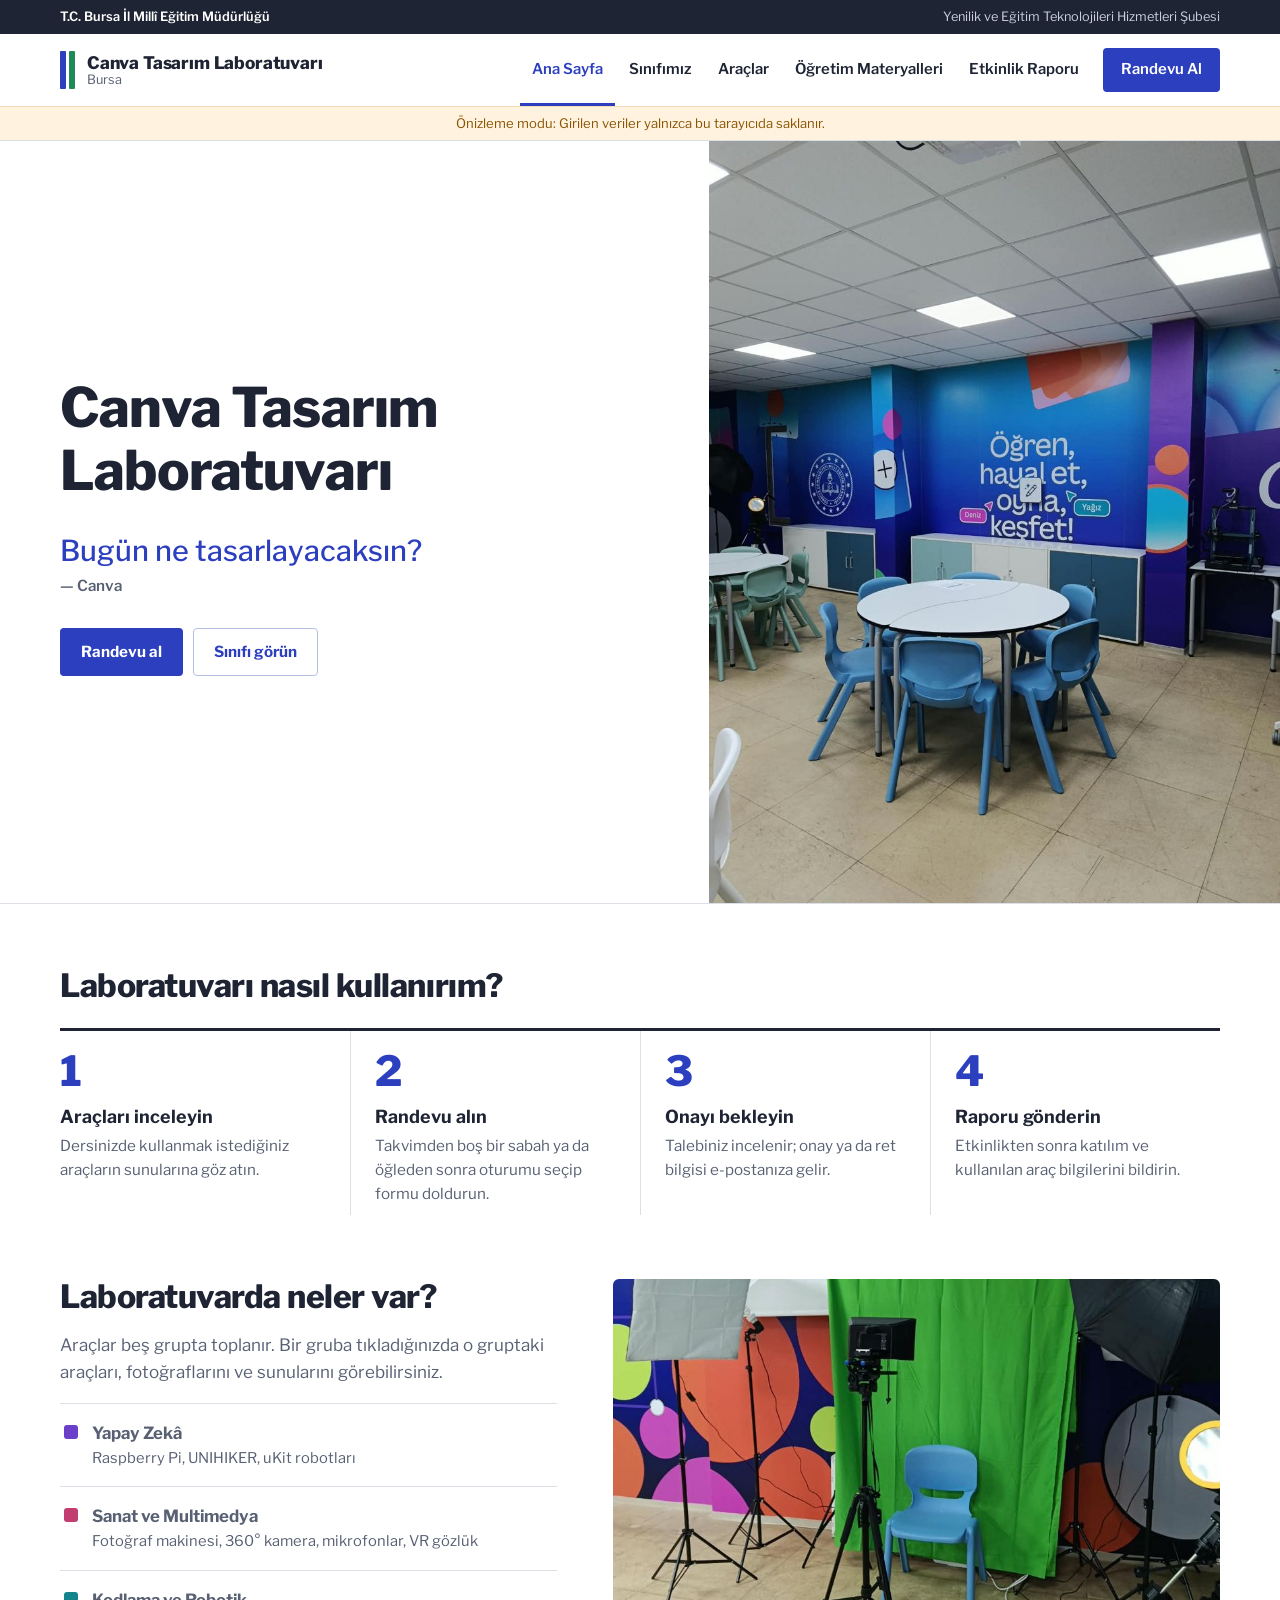
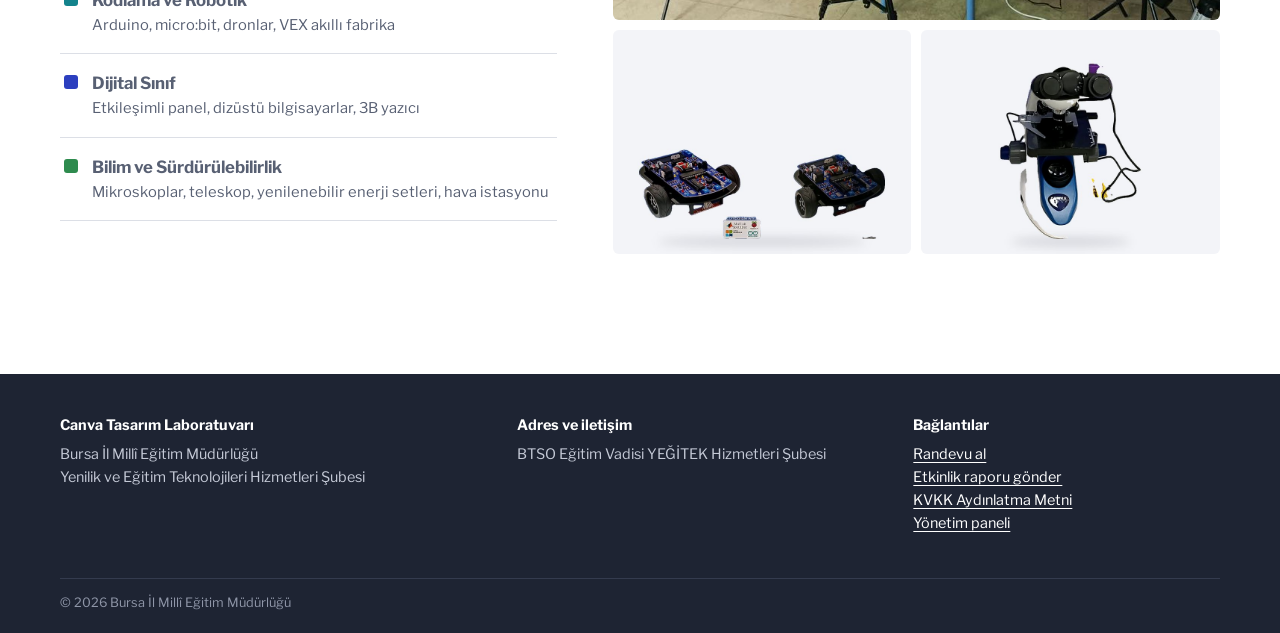
==== commit 0c5b0f05: "Add files via upload" ====
--- a/index.html
+++ b/index.html
@@ -15,12 +15,11 @@
       <div class="wrap hero-grid">
         <div class="hero-text">
           <h1>Canva Tasarım Laboratuvarı</h1>
-          <p class="lead">Robotik setlerden 3B yazıcıya, mikroskoptan video stüdyosuna kadar birçok aracı Canva ile aynı derste kullanabileceğiniz bir sınıf. İlkokuldan liseye bütün öğretmenlerimiz öğrencileriyle birlikte gelebilir.</p>
+          <p class="lead motto">Bugün ne tasarlayacaksın?<span>Canva</span></p>
           <div class="btn-row">
             <a class="btn btn-primary" href="randevu.html">Randevu al</a>
             <a class="btn btn-white" href="sinifimiz.html">Sınıfı görün</a>
           </div>
-          <dl class="hero-facts" id="facts"></dl>
         </div>
         <figure class="hero-photo" style="margin-top:0;margin-bottom:0">
           <img src="assets/img/galeri/sinif-01.jpg" alt="Laboratuvarda yuvarlak çalışma masaları ve renkli duvar resimleri">
@@ -55,17 +54,6 @@
       </div>
     </section>
 
-    <section class="block">
-      <div class="wrap">
-        <div class="info-box">
-          <div>
-            <h2 style="font-size:1.45rem">Çalışma saatleri ve kurallar</h2>
-            <dl id="hours"></dl>
-          </div>
-          <a class="btn btn-primary" href="randevu.html">Takvimi aç</a>
-        </div>
-      </div>
-    </section>
   </main>
 
   <footer id="site-footer"></footer>
@@ -77,13 +65,6 @@
   <script>
     (function () {
       const C = LAB_CONFIG, D = LAB_DATA;
-      const [s, o] = C.OTURUMLAR;
-      document.getElementById("facts").innerHTML =
-        `<dt>Günler</dt><dd>Pazartesi – Cuma</dd><dt>Yer</dt><dd>${esc(C.ADRES)}</dd>`;
-      document.getElementById("hours").innerHTML = [
-        ["Sabah oturumu", s.saat], ["Öğleden sonra oturumu", o.saat], ["Öğle arası", "12.30 – 13.30 (randevu alınamaz)"],
-        ["Grup büyüklüğü", `En fazla ${C.KAPASITE} kişi`], ["Randevu sıklığı", "Her öğretmen haftada bir oturum"]
-      ].map(([a, b]) => `<dt>${esc(a)}</dt><dd>${esc(b)}</dd>`).join("");
       const ornek = { yz: "Raspberry Pi, UNIHIKER, uKit robotları", sanat: "Fotoğraf makinesi, 360° kamera, mikrofonlar, VR gözlük",
         kod: "Arduino, micro:bit, dronlar, VEX akıllı fabrika", sinif: "Etkileşimli panel, dizüstü bilgisayarlar, 3B yazıcı",
         bilim: "Mikroskoplar, teleskop, yenilenebilir enerji setleri, hava istasyonu" };
--- a/assets/css/style.css
+++ b/assets/css/style.css
@@ -75,6 +75,9 @@
 .hero-text { padding: 72px 56px 64px 0; display: flex; flex-direction: column; justify-content: center; }
 .hero-text h1 { max-width: 12ch; }
 .hero-text .lead { font-size: 1.15rem; color: var(--muted); max-width: 46ch; margin-bottom: 28px; }
+.hero-text .motto { font-size: clamp(1.4rem, 2.4vw, 1.8rem); font-weight: 500; color: var(--blue); margin: 4px 0 32px; line-height: 1.3; }
+.hero-text .motto span { display: block; margin-top: 6px; font-size: .95rem; font-weight: 600; color: var(--muted); }
+.hero-text .motto span::before { content: "— "; }
 .hero-photo { position: relative; margin-right: calc((100vw - min(1160px, 100vw - 40px)) / -2); background: var(--wash); }
 .hero-photo img { width: 100%; height: 100%; object-fit: cover; }
 .hero-photo figcaption { position: absolute; left: 16px; bottom: 16px; background: rgba(255, 255, 255, .92); padding: 6px 12px; border-radius: 4px; font-size: .82rem; font-weight: 600; }
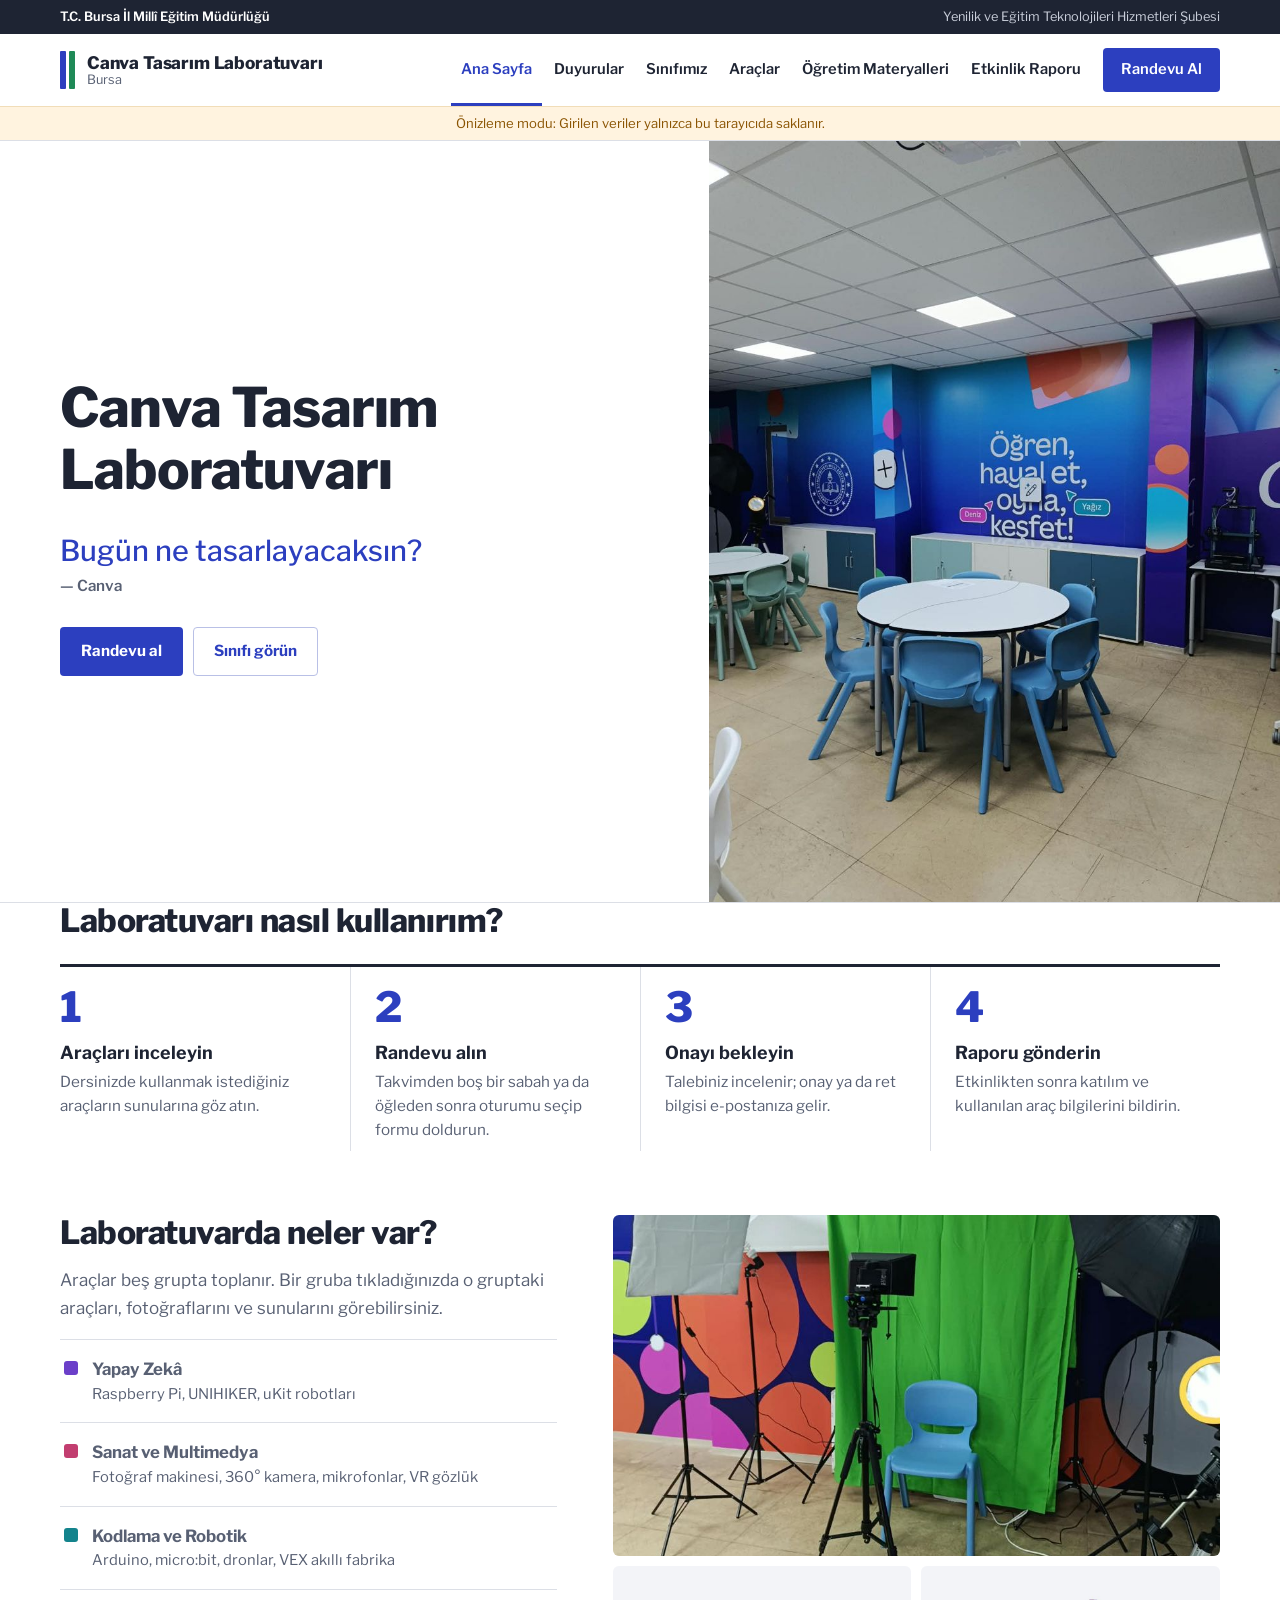
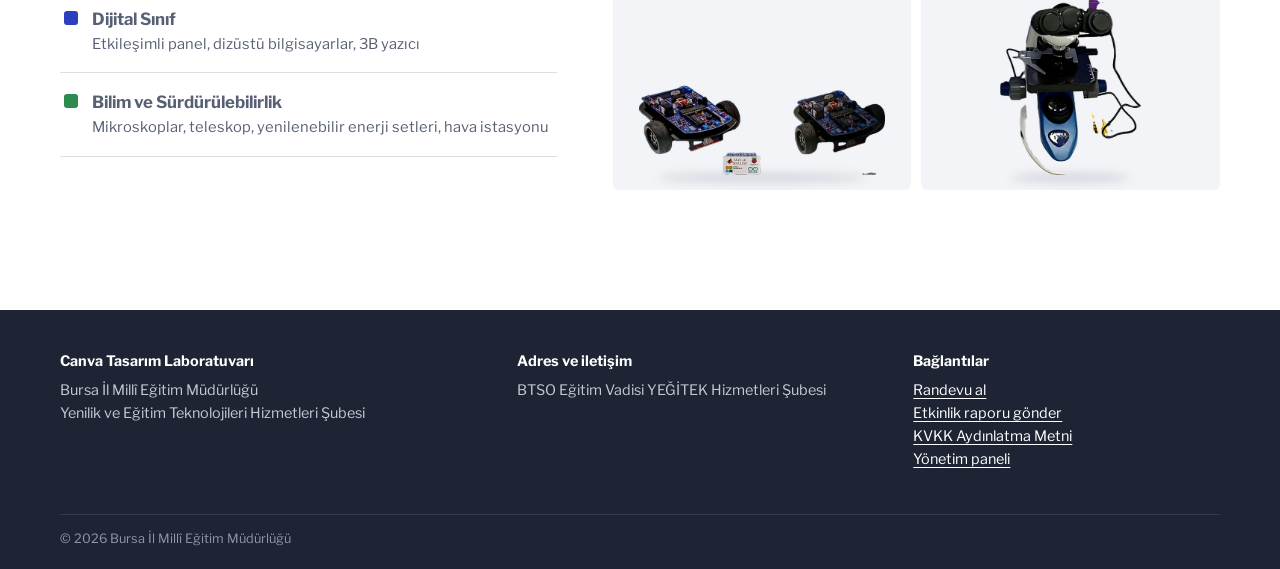
==== commit 7a793466: "Add files via upload" ====
--- a/index.html
+++ b/index.html
@@ -24,6 +24,13 @@
         <figure class="hero-photo" style="margin-top:0;margin-bottom:0">
           <img src="assets/img/galeri/sinif-01.jpg" alt="Laboratuvarda yuvarlak çalışma masaları ve renkli duvar resimleri">
         </figure>
+      </div>
+    </section>
+
+    <section class="block hidden" id="annBlock">
+      <div class="wrap">
+        <div class="section-head section-row" style="max-width:none"><h2>Duyurular</h2><a href="duyurular.html">Tüm duyurular</a></div>
+        <div class="ann-list" id="annList"></div>
       </div>
     </section>
 
@@ -70,6 +77,11 @@
         bilim: "Mikroskoplar, teleskop, yenilenebilir enerji setleri, hava istasyonu" };
       document.getElementById("subs").innerHTML = D.ALT_SISTEMLER.map(a =>
         `<li><a href="araclar.html#alt-${a.id}"><i style="background:${a.renk}"></i><span><b>${esc(a.ad)}</b><span>${esc(ornek[a.id] || "")}</span></span></a></li>`).join("");
+      LabAnnouncements.then(r => {
+        const list = (r.aktif || []).slice(0, 3); if (!list.length) return;
+        document.getElementById("annList").innerHTML = list.map(a => renderAnnouncement(a, false)).join("");
+        document.getElementById("annBlock").classList.remove("hidden");
+      });
     })();
   </script>
 </body>
--- a/assets/css/style.css
+++ b/assets/css/style.css
@@ -52,14 +52,14 @@
 .brand-text b { font-size: 1.08rem; font-weight: 800; letter-spacing: -.01em; }
 .brand-text small { color: var(--muted); font-size: .8rem; }
 .main-nav { display: flex; gap: 2px; align-items: center; }
-.main-nav a { text-decoration: none; color: var(--ink); font-weight: 600; font-size: .93rem; padding: 24px 12px 21px; border-bottom: 3px solid transparent; }
+.main-nav a { text-decoration: none; color: var(--ink); font-weight: 600; font-size: .92rem; padding: 24px 10px 21px; border-bottom: 3px solid transparent; }
 .main-nav a:hover { color: var(--blue); }
 .main-nav a.active { border-bottom-color: var(--blue); color: var(--blue); }
 .main-nav a.nav-cta { background: var(--blue); color: #fff; border: 0; padding: 10px 18px; border-radius: 4px; margin-left: 10px; }
 .main-nav a.nav-cta:hover, .main-nav a.nav-cta.active { background: var(--blue-dark); color: #fff; }
 .nav-toggle { display: none; background: none; border: 1px solid var(--line); border-radius: 4px; padding: 8px 10px; cursor: pointer; font: inherit; font-weight: 600; color: var(--ink); }
 .demo-bar { background: var(--amber-tint); color: var(--amber); text-align: center; font-size: .82rem; padding: 6px 12px; border-top: 1px solid #F1DDB8; }
-@media (max-width: 1020px) {
+@media (max-width: 1120px) {
   .nav-toggle { display: block; }
   .main-nav { display: none; position: absolute; left: 0; right: 0; top: 100%; background: #fff; flex-direction: column; align-items: stretch; padding: 8px 20px 20px; border-bottom: 1px solid var(--line); }
   .main-nav.open { display: flex; }
@@ -318,3 +318,31 @@
 .toast[data-type="ok"] { background: var(--green); }
 .kvkk-text { max-width: 72ch; }
 .kvkk-text h2 { font-size: 1.15rem; margin-top: 1.6em; }
+
+/* ---------- Duyurular ---------- */
+.notice-bar { background: var(--c, var(--blue)); color: #fff; font-size: .9rem; }
+.notice-bar .wrap { display: flex; gap: 14px; align-items: center; justify-content: center; padding: 8px 0; flex-wrap: wrap; text-align: center; }
+.notice-bar b { font-weight: 600; }
+.notice-bar a { color: #fff; font-weight: 700; }
+.ann-list { display: grid; grid-template-columns: repeat(auto-fill, minmax(300px, 1fr)); gap: 20px; align-items: start; }
+.ann { border: 1px solid var(--line); border-radius: var(--r); background: #fff; overflow: hidden; display: flex; flex-direction: column; scroll-margin-top: 110px; }
+.ann:target { outline: 3px solid var(--blue); }
+.ann-img { width: 100%; aspect-ratio: 16/9; object-fit: cover; border-bottom: 1px solid var(--line); }
+.ann-body { padding: 18px 20px 20px; display: flex; flex-direction: column; gap: 8px; flex: 1; align-items: flex-start; }
+.ann-meta { display: flex; gap: 12px; align-items: center; font-size: .85rem; color: var(--muted); }
+.ann h3 { margin: 0; font-size: 1.12rem; }
+.ann p { margin: 0; color: var(--muted); font-size: .95rem; }
+.ann-clip { display: -webkit-box; -webkit-line-clamp: 3; -webkit-box-orient: vertical; overflow: hidden; }
+.ann-more { font-size: .88rem; font-weight: 600; margin-top: 4px; }
+.ann-full { flex-direction: row; }
+.ann-full .ann-img { width: 38%; aspect-ratio: auto; border-bottom: 0; border-right: 1px solid var(--line); }
+.ann-full p { color: var(--ink); }
+@media (max-width: 760px) { .ann-full { flex-direction: column; } .ann-full .ann-img { width: 100%; aspect-ratio: 16/9; border-right: 0; border-bottom: 1px solid var(--line); } }
+.ann-stack { display: grid; gap: 16px; }
+.archive { margin-top: 40px; }
+.archive summary { cursor: pointer; font-weight: 700; font-size: 1.05rem; padding: 12px 0; border-top: 1px solid var(--line); }
+.archive ul { list-style: none; padding: 0; margin: 8px 0 0; }
+.archive li { padding: 10px 0; border-bottom: 1px solid var(--line); display: grid; grid-template-columns: 130px 1fr; gap: 12px; font-size: .93rem; }
+.archive li time { color: var(--muted); }
+.section-row { display: flex; justify-content: space-between; align-items: baseline; gap: 16px; flex-wrap: wrap; }
+@media (max-width: 900px) { #annLayout { grid-template-columns: 1fr !important; } }
